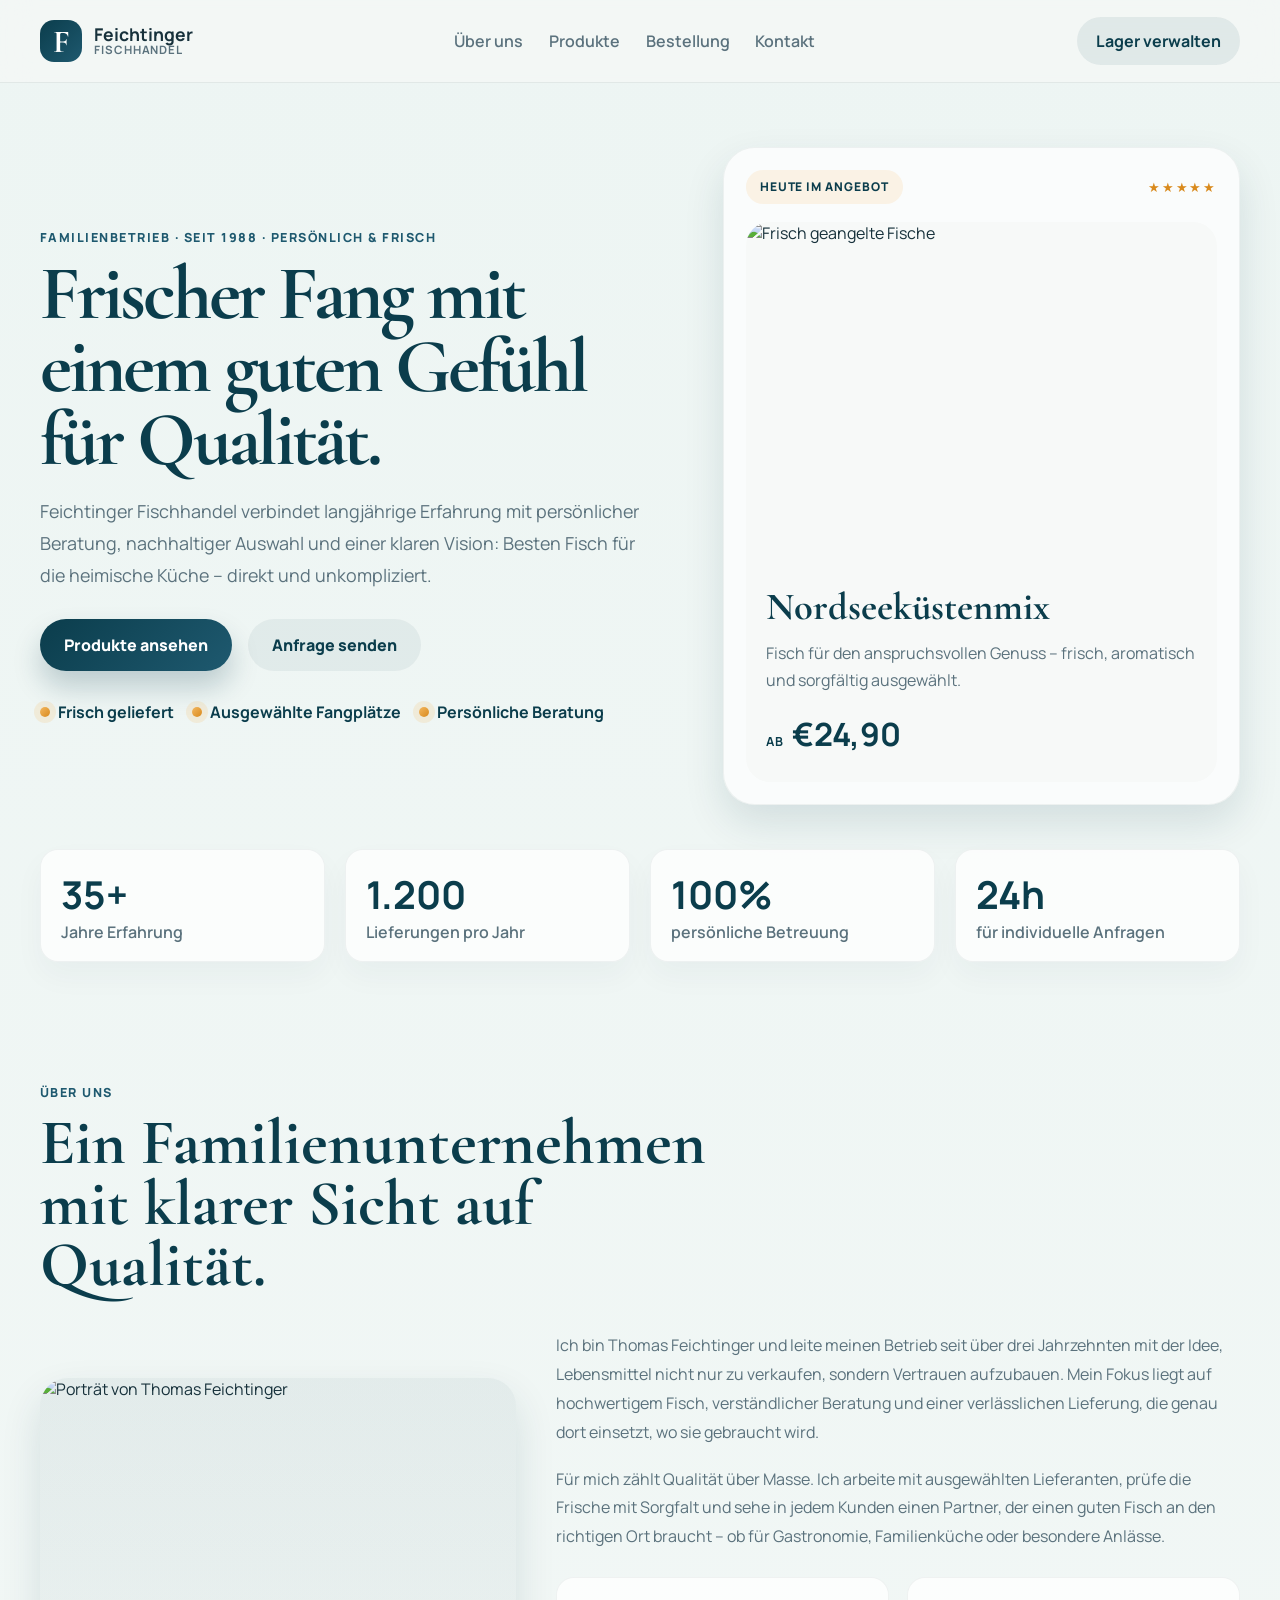
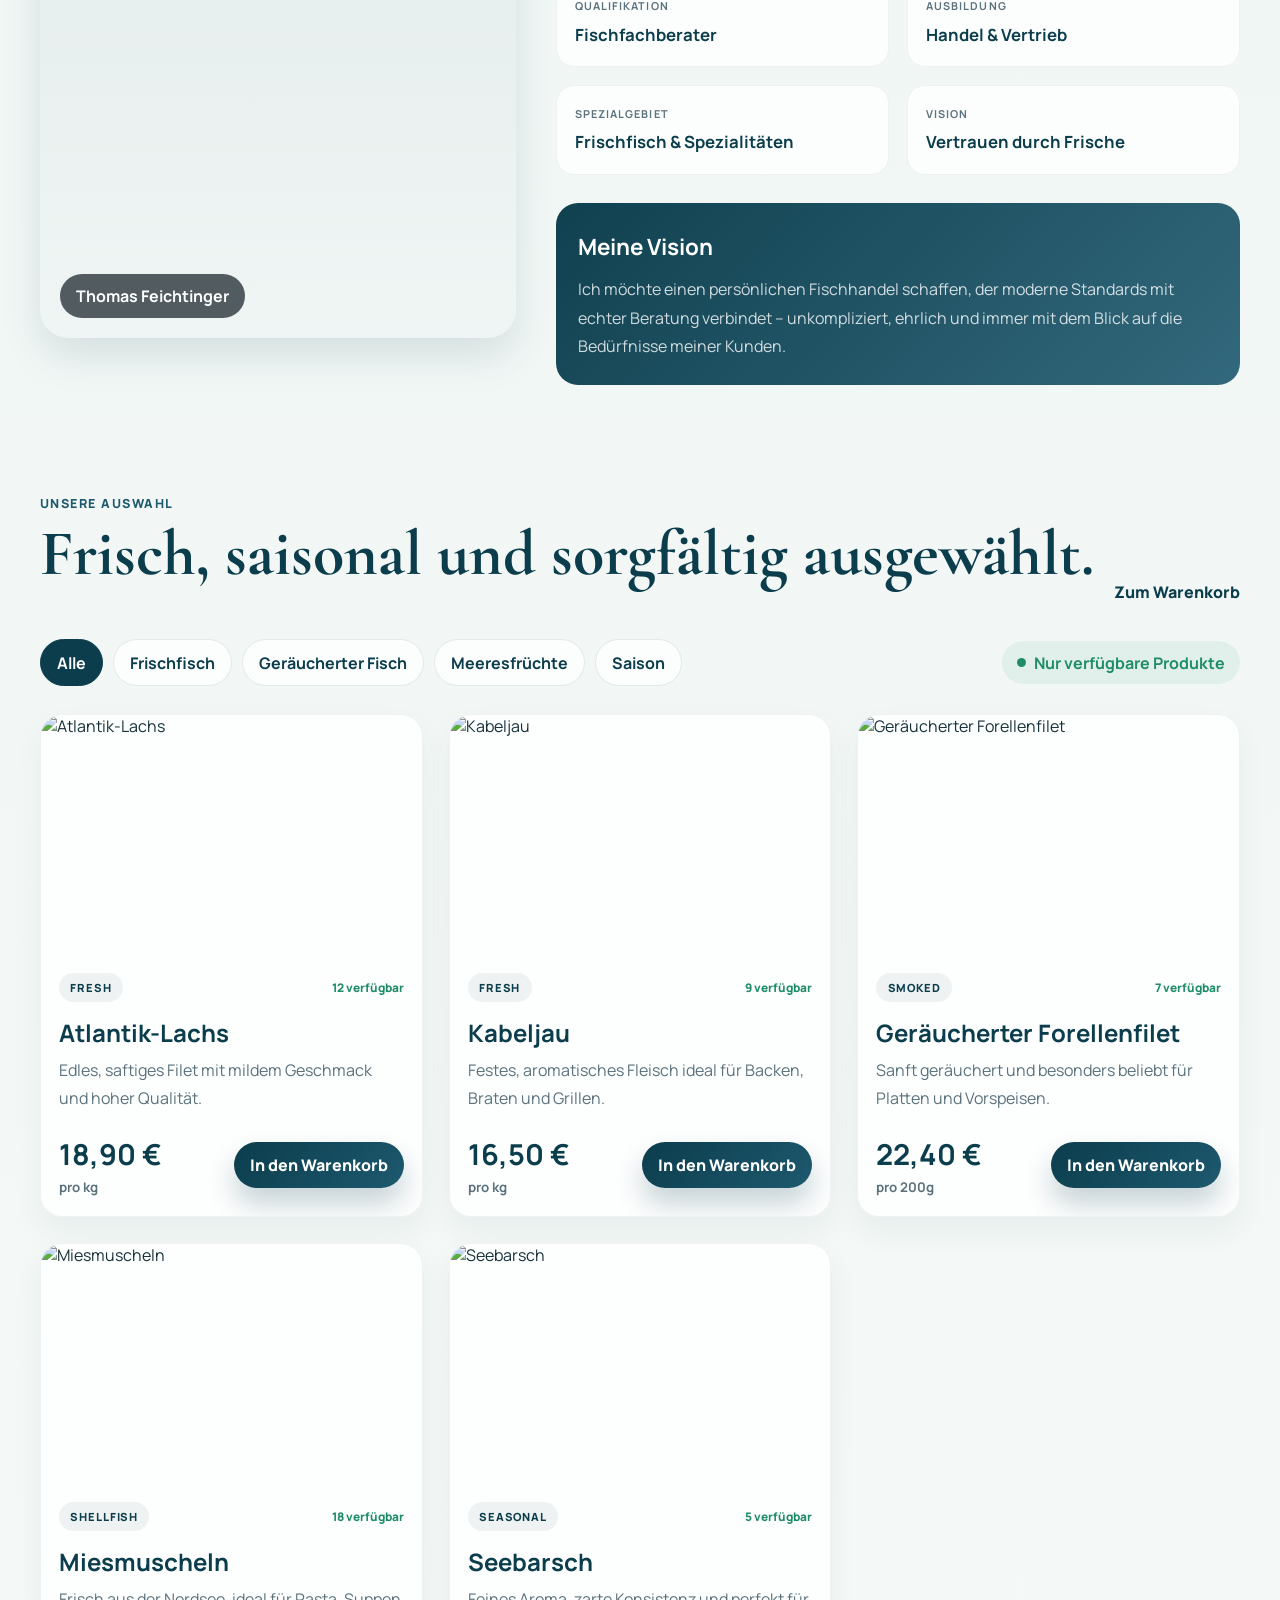
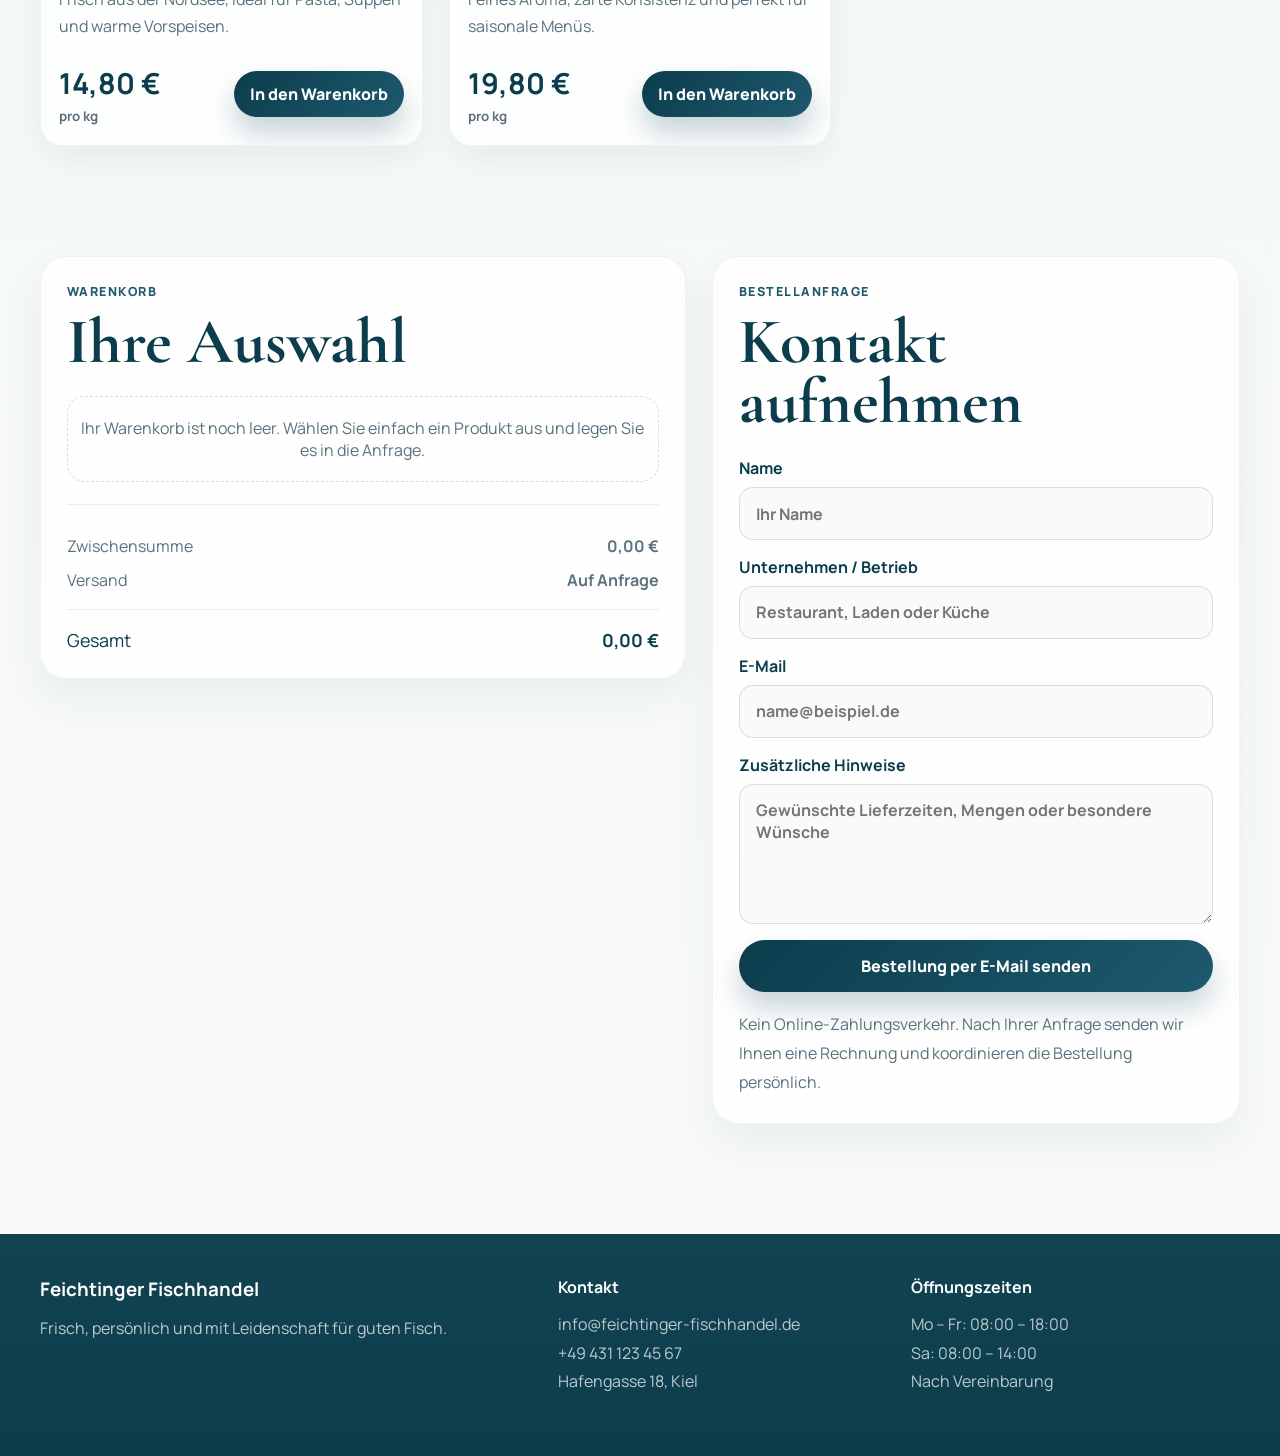
==== index.html @ e93fec41 "initial" ====
<!DOCTYPE html>
<html lang="de">
  <head>
    <meta charset="UTF-8" />
    <meta name="viewport" content="width=device-width, initial-scale=1.0" />
    <title>Feichtinger Fischhandel | Frisch & persönlich</title>
    <meta
      name="description"
      content="Feichtinger Fischhandel – Premium-Fisch, Meeresfrüchte und persönliche Beratung direkt aus einer eigenen Manufaktur."
    />
    <link rel="preconnect" href="https://fonts.googleapis.com" />
    <link rel="preconnect" href="https://fonts.gstatic.com" crossorigin />
    <link
      href="https://fonts.googleapis.com/css2?family=Manrope:wght@200;400;500;600;700;800&family=Cormorant+Garamond:wght@500;600;700&display=swap"
      rel="stylesheet"
    />
    <link rel="stylesheet" href="styles.css" />
  </head>
  <body>
    <header class="site-header">
      <nav class="container nav" aria-label="Main navigation">
        <a href="#top" class="brand" aria-label="Feichtinger Fischhandel home">
          <span class="brand-mark">F</span>
          <span class="brand-text">
            <strong>Feichtinger</strong>
            <small>Fischhandel</small>
          </span>
        </a>

        <div class="nav-links">
          <a href="#about">Über uns</a>
          <a href="#products">Produkte</a>
          <a href="#cart">Bestellung</a>
          <a href="#contact">Kontakt</a>
        </div>

        <button id="stockToggleBtn" class="nav-cta" type="button">Lager verwalten</button>
      </nav>
    </header>

    <main id="top">
      <section class="hero">
        <div class="container hero-grid">
          <div class="hero-copy">
            <p class="eyebrow">Familienbetrieb · seit 1988 · persönlich & frisch</p>
            <h1>Frischer Fang mit einem guten Gefühl für Qualität.</h1>
            <p class="lede">
              Feichtinger Fischhandel verbindet langjährige Erfahrung mit persönlicher Beratung,
              nachhaltiger Auswahl und einer klaren Vision: Besten Fisch für die heimische Küche
              – direkt und unkompliziert.
            </p>

            <div class="cta-row">
              <a class="button button-primary" href="#products">Produkte ansehen</a>
              <a class="button button-secondary" href="#contact">Anfrage senden</a>
            </div>

            <ul class="trust-list" aria-label="Key selling points">
              <li>Frisch geliefert</li>
              <li>Ausgewählte Fangplätze</li>
              <li>Persönliche Beratung</li>
            </ul>
          </div>

          <div class="hero-card" aria-label="Featured fish offer">
            <div class="hero-card-top">
              <span class="pill">Heute im Angebot</span>
              <span class="rating">★★★★★</span>
            </div>

            <div class="featured-product">
              <img
                src="https://images.unsplash.com/photo-1559847844-5315695dadae?auto=format&fit=crop&w=900&q=80"
                alt="Frisch geangelte Fische"
              />
              <div class="featured-product-copy">
                <h2>Nordseeküstenmix</h2>
                <p>Fisch für den anspruchsvollen Genuss – frisch, aromatisch und sorgfältig ausgewählt.</p>
                <div class="price-line">
                  <span>ab</span>
                  <strong>€24,90</strong>
                </div>
              </div>
            </div>
          </div>
        </div>
      </section>

      <section class="stats container" aria-label="Company stats">
        <div class="stat-item">
          <strong>35+</strong>
          <span>Jahre Erfahrung</span>
        </div>
        <div class="stat-item">
          <strong>1.200</strong>
          <span>Lieferungen pro Jahr</span>
        </div>
        <div class="stat-item">
          <strong>100%</strong>
          <span>persönliche Betreuung</span>
        </div>
        <div class="stat-item">
          <strong>24h</strong>
          <span>für individuelle Anfragen</span>
        </div>
      </section>

      <section id="about" class="about container">
        <div class="section-heading">
          <p class="eyebrow">Über uns</p>
          <h2>Ein Familienunternehmen mit klarer Sicht auf Qualität.</h2>
        </div>

        <div class="about-grid">
          <div class="portrait-card">
            <img
              src="https://images.unsplash.com/photo-1500648767791-00dcc994a43e?auto=format&fit=crop&w=900&q=80"
              alt="Porträt von Thomas Feichtinger"
            />
            <div class="portrait-badge">Thomas Feichtinger</div>
          </div>

          <div class="bio">
            <p>
              Ich bin Thomas Feichtinger und leite meinen Betrieb seit über drei Jahrzehnten mit der
              Idee, Lebensmittel nicht nur zu verkaufen, sondern Vertrauen aufzubauen. Mein Fokus liegt
              auf hochwertigem Fisch, verständlicher Beratung und einer verlässlichen Lieferung, die
              genau dort einsetzt, wo sie gebraucht wird.
            </p>
            <p>
              Für mich zählt Qualität über Masse. Ich arbeite mit ausgewählten Lieferanten, prüfe die
              Frische mit Sorgfalt und sehe in jedem Kunden einen Partner, der einen guten Fisch an
              den richtigen Ort braucht – ob für Gastronomie, Familienküche oder besondere Anlässe.
            </p>

            <div class="qualification-grid">
              <div class="qualification-item">
                <span class="label">Qualifikation</span>
                <strong>Fischfachberater</strong>
              </div>
              <div class="qualification-item">
                <span class="label">Ausbildung</span>
                <strong>Handel & Vertrieb</strong>
              </div>
              <div class="qualification-item">
                <span class="label">Spezialgebiet</span>
                <strong>Frischfisch & Spezialitäten</strong>
              </div>
              <div class="qualification-item">
                <span class="label">Vision</span>
                <strong>Vertrauen durch Frische</strong>
              </div>
            </div>

            <div class="vision-box">
              <h3>Meine Vision</h3>
              <p>
                Ich möchte einen persönlichen Fischhandel schaffen, der moderne Standards mit echter
                Beratung verbindet – unkompliziert, ehrlich und immer mit dem Blick auf die Bedürfnisse
                meiner Kunden.
              </p>
            </div>
          </div>
        </div>
      </section>

      <section id="products" class="catalog">
        <div class="container">
          <div class="section-heading split-header">
            <div>
              <p class="eyebrow">Unsere Auswahl</p>
              <h2>Frisch, saisonal und sorgfältig ausgewählt.</h2>
            </div>
            <a href="#cart" class="text-link">Zum Warenkorb</a>
          </div>

          <div class="catalog-toolbar">
            <div class="filters" id="productFilters" aria-label="Filter by category">
              <button class="filter-btn active" type="button" data-filter="all">Alle</button>
              <button class="filter-btn" type="button" data-filter="Fresh">Frischfisch</button>
              <button class="filter-btn" type="button" data-filter="Smoked">Geräucherter Fisch</button>
              <button class="filter-btn" type="button" data-filter="Shellfish">Meeresfrüchte</button>
              <button class="filter-btn" type="button" data-filter="Seasonal">Saison</button>
            </div>
            <span class="stock-indicator"><span class="status-dot"></span> Nur verfügbare Produkte</span>
          </div>

          <div id="productGrid" class="product-grid" aria-live="polite"></div>
        </div>
      </section>

      <section id="stock" class="stock-panel hidden-panel">
        <div class="container">
          <div class="section-heading">
            <p class="eyebrow">Lagerverwaltung</p>
            <h2>Verfügbarkeit schnell anpassen.</h2>
          </div>

          <div class="stock-card" id="stockList" aria-live="polite"></div>
        </div>
      </section>

      <section id="cart" class="cart-section">
        <div class="container cart-layout">
          <div class="cart-panel">
            <div class="section-heading compact">
              <p class="eyebrow">Warenkorb</p>
              <h2>Ihre Auswahl</h2>
            </div>

            <div id="cartItems" class="cart-items" aria-live="polite"></div>

            <div class="cart-summary">
              <div class="summary-row">
                <span>Zwischensumme</span>
                <strong id="subtotalValue">€0,00</strong>
              </div>
              <div class="summary-row">
                <span>Versand</span>
                <strong>Auf Anfrage</strong>
              </div>
              <div class="summary-row total-row">
                <span>Gesamt</span>
                <strong id="totalValue">€0,00</strong>
              </div>
            </div>
          </div>

          <aside class="enquiry-panel">
            <div class="section-heading compact">
              <p class="eyebrow">Bestellanfrage</p>
              <h2>Kontakt aufnehmen</h2>
            </div>

            <form id="enquiryForm">
              <label>
                Name
                <input type="text" name="name" placeholder="Ihr Name" required />
              </label>
              <label>
                Unternehmen / Betrieb
                <input type="text" name="company" placeholder="Restaurant, Laden oder Küche" />
              </label>
              <label>
                E-Mail
                <input type="email" name="email" placeholder="name@beispiel.de" required />
              </label>
              <label>
                Zusätzliche Hinweise
                <textarea name="message" rows="5" placeholder="Gewünschte Lieferzeiten, Mengen oder besondere Wünsche"></textarea>
              </label>
              <button type="submit" class="button button-primary full-width">Bestellung per E-Mail senden</button>
            </form>

            <p class="info-note">
              Kein Online-Zahlungsverkehr. Nach Ihrer Anfrage senden wir Ihnen eine Rechnung und
              koordinieren die Bestellung persönlich.
            </p>
          </aside>
        </div>
      </section>
    </main>

    <footer id="contact" class="site-footer">
      <div class="container footer-grid">
        <div>
          <h3>Feichtinger Fischhandel</h3>
          <p>Frisch, persönlich und mit Leidenschaft für guten Fisch.</p>
        </div>
        <div>
          <h4>Kontakt</h4>
          <ul>
            <li>info@feichtinger-fischhandel.de</li>
            <li>+49 431 123 45 67</li>
            <li>Hafengasse 18, Kiel</li>
          </ul>
        </div>
        <div>
          <h4>Öffnungszeiten</h4>
          <ul>
            <li>Mo – Fr: 08:00 – 18:00</li>
            <li>Sa: 08:00 – 14:00</li>
            <li>Nach Vereinbarung</li>
          </ul>
        </div>
      </div>
    </footer>

    <script src="script.js"></script>
  </body>
</html>
---- styles.css ----
:root {
  --bg: #f4f7f6;
  --surface: #ffffff;
  --surface-strong: #ebf3f1;
  --primary: #0b3d4c;
  --primary-soft: #1e596f;
  --accent: #f3b75f;
  --accent-strong: #d98a1d;
  --text: #17313b;
  --muted: #5b727d;
  --success: #1f8d67;
  --danger: #a7403b;
  --shadow: 0 18px 40px rgba(11, 61, 76, 0.12);
  --radius: 22px;
}

* {
  box-sizing: border-box;
}

html {
  scroll-behavior: smooth;
}

body {
  margin: 0;
  font-family: "Manrope", sans-serif;
  color: var(--text);
  background: linear-gradient(180deg, #edf5f3 0%, #f8faf9 100%);
}

a {
  color: inherit;
  text-decoration: none;
}

img {
  display: block;
  width: 100%;
}

button,
input,
textarea {
  font: inherit;
}

.container {
  width: min(1200px, calc(100% - 32px));
  margin: 0 auto;
}

.site-header {
  position: sticky;
  top: 0;
  z-index: 10;
  background: rgba(244, 247, 246, 0.75);
  backdrop-filter: blur(16px);
  border-bottom: 1px solid rgba(23, 49, 59, 0.08);
}

.nav {
  display: flex;
  align-items: center;
  justify-content: space-between;
  min-height: 82px;
  gap: 20px;
}

.brand {
  display: inline-flex;
  align-items: center;
  gap: 12px;
  font-weight: 700;
}

.brand-mark {
  display: grid;
  place-items: center;
  width: 42px;
  height: 42px;
  border-radius: 14px;
  background: linear-gradient(135deg, var(--primary) 0%, var(--primary-soft) 100%);
  color: white;
  font-family: "Cormorant Garamond", serif;
  font-size: 2rem;
}

.brand-text {
  display: flex;
  flex-direction: column;
  line-height: 1.1;
}

.brand-text strong {
  font-size: 1.1rem;
}

.brand-text small {
  color: var(--muted);
  font-size: 0.72rem;
  letter-spacing: 0.08em;
  text-transform: uppercase;
}

.nav-links {
  display: flex;
  align-items: center;
  gap: clamp(16px, 2vw, 28px);
  color: var(--muted);
  font-weight: 600;
}

.nav-links a {
  position: relative;
}

.nav-links a::after {
  content: "";
  position: absolute;
  left: 0;
  bottom: -8px;
  width: 100%;
  height: 2px;
  transform: scaleX(0);
  transform-origin: left;
  background: var(--primary);
  transition: transform 0.25s ease;
}

.nav-links a:hover::after,
.nav-links a:focus-visible::after {
  transform: scaleX(1);
}

.nav-cta,
.button {
  cursor: pointer;
  border: none;
  border-radius: 999px;
  transition: transform 0.2s ease, box-shadow 0.2s ease;
}

.nav-cta {
  padding: 0.8rem 1.2rem;
  background: rgba(11, 61, 76, 0.08);
  color: var(--primary);
  font-weight: 700;
}

.nav-cta:hover,
.button:hover {
  transform: translateY(-1px);
}

.hero {
  padding: 64px 0 26px;
}

.hero-grid {
  display: grid;
  grid-template-columns: 1.1fr 0.9fr;
  align-items: center;
  gap: clamp(24px, 4vw, 54px);
}

.eyebrow {
  margin: 0;
  letter-spacing: 0.12em;
  text-transform: uppercase;
  color: var(--primary-soft);
  font-size: 0.78rem;
  font-weight: 800;
}

.hero-copy h1,
.section-heading h2 {
  margin: 12px 0 18px;
  font-family: "Cormorant Garamond", serif;
  line-height: 0.95;
  color: var(--primary);
}

.hero-copy h1 {
  font-size: clamp(3.2rem, 6vw, 5.3rem);
  letter-spacing: -0.04em;
}

.lede {
  max-width: 610px;
  color: var(--muted);
  font-size: 1.12rem;
  line-height: 1.8;
}

.cta-row {
  display: flex;
  flex-wrap: wrap;
  gap: 16px;
  margin-top: 28px;
}

.button {
  display: inline-flex;
  align-items: center;
  justify-content: center;
  min-height: 52px;
  padding: 0 1.5rem;
  font-weight: 800;
  text-align: center;
}

.button-primary {
  background: linear-gradient(135deg, var(--primary) 0%, var(--primary-soft) 100%);
  color: #fff;
  box-shadow: 0 16px 28px rgba(11, 61, 76, 0.22);
}

.button-secondary {
  background: rgba(11, 61, 76, 0.06);
  color: var(--primary);
}

.full-width {
  width: 100%;
}

.trust-list {
  list-style: none;
  display: flex;
  flex-wrap: wrap;
  gap: 12px 18px;
  margin: 30px 0 0;
  padding: 0;
  color: var(--primary);
  font-weight: 700;
}

.trust-list li {
  display: flex;
  align-items: center;
  gap: 8px;
}

.trust-list li::before {
  content: "";
  width: 10px;
  height: 10px;
  border-radius: 50%;
  background: linear-gradient(135deg, var(--accent) 0%, var(--accent-strong) 100%);
  box-shadow: 0 0 0 6px rgba(243, 183, 95, 0.18);
}

.hero-card {
  background: rgba(255, 255, 255, 0.7);
  border: 1px solid rgba(23, 49, 59, 0.06);
  border-radius: 32px;
  box-shadow: var(--shadow);
  padding: 22px;
}

.hero-card-top {
  display: flex;
  align-items: center;
  justify-content: space-between;
  margin-bottom: 18px;
}

.pill {
  display: inline-flex;
  padding: 0.52rem 0.85rem;
  border-radius: 999px;
  background: rgba(243, 183, 95, 0.15);
  color: var(--primary);
  font-size: 0.75rem;
  font-weight: 800;
  text-transform: uppercase;
  letter-spacing: 0.08em;
}

.rating {
  color: var(--accent-strong);
  font-size: 0.8rem;
  letter-spacing: 0.14em;
}

.featured-product {
  overflow: hidden;
  border-radius: 24px;
  background: #f7f9f8;
}

.featured-product img {
  height: 340px;
  object-fit: cover;
}

.featured-product-copy {
  padding: 22px 20px 26px;
}

.featured-product-copy h2 {
  margin: 0 0 10px;
  font-size: clamp(2rem, 3vw, 2.5rem);
  font-family: "Cormorant Garamond", serif;
  color: var(--primary);
}

.featured-product-copy p {
  margin: 0;
  color: var(--muted);
  line-height: 1.7;
}

.price-line {
  display: flex;
  align-items: baseline;
  gap: 8px;
  margin-top: 18px;
  color: var(--primary);
}

.price-line span {
  font-size: 0.78rem;
  text-transform: uppercase;
  letter-spacing: 0.08em;
  font-weight: 700;
}

.price-line strong {
  font-size: clamp(1.8rem, 2.5vw, 2.3rem);
}

.stats {
  display: grid;
  grid-template-columns: repeat(4, minmax(0, 1fr));
  gap: 20px;
  padding: 18px 0 12px;
}

.stat-item {
  padding: 18px 20px;
  border-radius: 18px;
  background: rgba(255, 255, 255, 0.75);
  border: 1px solid rgba(23, 49, 59, 0.06);
  box-shadow: 0 14px 30px rgba(11, 61, 76, 0.04);
}

.stat-item strong {
  display: block;
  font-size: clamp(1.8rem, 3vw, 2.4rem);
  color: var(--primary);
}

.stat-item span {
  color: var(--muted);
  font-weight: 600;
}

.about,
.catalog,
.stock-panel,
.cart-section {
  padding: 110px 0 0;
}

.section-heading {
  max-width: 680px;
  margin-bottom: 36px;
}

.section-heading h2 {
  font-size: clamp(2.5rem, 5vw, 4rem);
}

.about-grid {
  display: grid;
  grid-template-columns: 0.82fr 1.18fr;
  gap: clamp(24px, 4vw, 40px);
  align-items: center;
}

.portrait-card {
  position: relative;
  background: linear-gradient(180deg, rgba(11, 61, 76, 0.06), rgba(11, 61, 76, 0.01));
  border-radius: 28px;
  overflow: hidden;
  box-shadow: var(--shadow);
}

.portrait-card img {
  height: 100%;
  min-height: 560px;
  object-fit: cover;
}

.portrait-badge {
  position: absolute;
  left: 20px;
  bottom: 20px;
  padding: 0.7rem 1rem;
  border-radius: 999px;
  background: rgba(17, 27, 33, 0.7);
  color: white;
  backdrop-filter: blur(12px);
  font-weight: 700;
}

.bio {
  color: var(--muted);
  line-height: 1.8;
}

.bio p {
  margin: 0 0 18px;
}

.qualification-grid {
  display: grid;
  grid-template-columns: repeat(2, minmax(0, 1fr));
  gap: 18px;
  margin-top: 26px;
}

.qualification-item {
  display: flex;
  flex-direction: column;
  gap: 4px;
  padding: 18px 18px 16px;
  background: rgba(255, 255, 255, 0.8);
  border: 1px solid rgba(23, 49, 59, 0.06);
  border-radius: 18px;
}

.label {
  font-size: 0.68rem;
  letter-spacing: 0.1em;
  text-transform: uppercase;
  color: var(--muted);
  font-weight: 700;
}

.qualification-item strong {
  color: var(--primary);
  font-size: 1.05rem;
}

.vision-box {
  margin-top: 28px;
  padding: 24px 22px;
  border-radius: 22px;
  background: linear-gradient(135deg, rgba(11, 61, 76, 0.98), rgba(30, 89, 111, 0.9));
  color: rgba(255, 255, 255, 0.9);
}

.vision-box h3 {
  margin: 0 0 8px;
  color: white;
  font-size: 1.4rem;
}

.vision-box p {
  margin: 0;
  line-height: 1.8;
  color: rgba(255, 255, 255, 0.8);
}

.split-header {
  display: flex;
  align-items: end;
  justify-content: space-between;
  gap: 20px;
  max-width: none;
}

.text-link {
  font-weight: 800;
  color: var(--primary);
}

.catalog-toolbar {
  display: flex;
  flex-wrap: wrap;
  align-items: center;
  justify-content: space-between;
  gap: 12px 18px;
  margin-bottom: 28px;
}

.filters {
  display: flex;
  flex-wrap: wrap;
  gap: 10px;
}

.filter-btn {
  border: 1px solid rgba(11, 61, 76, 0.1);
  padding: 0.72rem 1rem;
  border-radius: 999px;
  background: rgba(255, 255, 255, 0.75);
  color: var(--primary);
  font-weight: 700;
  cursor: pointer;
  transition: all 0.2s ease;
}

.filter-btn.active {
  background: var(--primary);
  border-color: var(--primary);
  color: white;
}

.stock-indicator {
  display: inline-flex;
  align-items: center;
  gap: 8px;
  padding: 0.65rem 0.95rem;
  border-radius: 999px;
  background: rgba(31, 141, 103, 0.08);
  color: var(--success);
  font-weight: 700;
}

.status-dot {
  width: 9px;
  height: 9px;
  border-radius: 50%;
  background: var(--success);
}

.product-grid {
  display: grid;
  grid-template-columns: repeat(3, minmax(0, 1fr));
  gap: 26px;
}

.product-card {
  display: flex;
  flex-direction: column;
  overflow: hidden;
  background: rgba(255, 255, 255, 0.82);
  border: 1px solid rgba(23, 49, 59, 0.06);
  border-radius: var(--radius);
  box-shadow: 0 14px 30px rgba(11, 61, 76, 0.06);
}

.product-card img {
  height: 240px;
  object-fit: cover;
}

.product-card-body {
  display: flex;
  flex: 1;
  flex-direction: column;
  padding: 18px 18px 20px;
}

.product-meta {
  display: flex;
  align-items: center;
  justify-content: space-between;
  gap: 12px;
}

.product-category {
  display: inline-flex;
  padding: 0.45rem 0.7rem;
  border-radius: 999px;
  background: rgba(11, 61, 76, 0.06);
  color: var(--primary);
  font-size: 0.7rem;
  font-weight: 800;
  letter-spacing: 0.08em;
  text-transform: uppercase;
}

.stock-badge {
  font-size: 0.74rem;
  font-weight: 800;
}

.stock-badge.available {
  color: var(--success);
}

.stock-badge.unavailable {
  color: var(--danger);
}

.product-card h3 {
  margin: 14px 0 8px;
  font-size: 1.5rem;
  color: var(--primary);
}

.product-card p {
  margin: 0;
  color: var(--muted);
  line-height: 1.7;
}

.product-footer {
  display: flex;
  align-items: center;
  justify-content: space-between;
  gap: 18px;
  margin-top: 22px;
}

.product-price {
  display: flex;
  flex-direction: column;
  gap: 4px;
}

.product-price strong {
  font-size: 1.8rem;
  color: var(--primary);
}

.product-price small {
  color: var(--muted);
  font-weight: 700;
}

.product-card .button {
  min-height: 46px;
  padding: 0 1rem;
}

.product-card .button[disabled] {
  background: rgba(23, 49, 59, 0.12);
  color: rgba(23, 49, 59, 0.5);
  cursor: not-allowed;
  box-shadow: none;
}

.hidden-panel {
  display: none;
}

.hidden-panel.visible {
  display: block;
}

.stock-card {
  display: grid;
  gap: 16px;
  padding: 22px;
  background: rgba(255, 255, 255, 0.85);
  border-radius: 26px;
  border: 1px solid rgba(23, 49, 59, 0.06);
  box-shadow: 0 18px 40px rgba(11, 61, 76, 0.06);
}

.stock-item {
  display: grid;
  grid-template-columns: minmax(180px, 1.2fr) 140px 150px auto;
  align-items: center;
  gap: 14px;
  padding: 14px 16px;
  border-radius: 18px;
  background: rgba(11, 61, 76, 0.02);
}

.stock-item-name {
  font-weight: 800;
  color: var(--primary);
}

.stock-item-meta {
  color: var(--muted);
  font-size: 0.8rem;
  letter-spacing: 0.04em;
  text-transform: uppercase;
}

.stock-controls {
  display: inline-flex;
  align-items: center;
  gap: 10px;
  justify-self: end;
}

.stock-btn {
  width: 36px;
  height: 36px;
  border: 1px solid rgba(11, 61, 76, 0.1);
  border-radius: 50%;
  background: white;
  color: var(--primary);
  font-size: 1.4rem;
  cursor: pointer;
}

.stock-value {
  min-width: 42px;
  text-align: center;
  font-weight: 800;
  color: var(--primary);
}

.stock-status {
  justify-self: end;
  padding: 0.55rem 0.8rem;
  border-radius: 999px;
  font-weight: 800;
  font-size: 0.75rem;
  letter-spacing: 0.06em;
  text-transform: uppercase;
}

.stock-status.in-stock {
  background: rgba(31, 141, 103, 0.1);
  color: var(--success);
}

.stock-status.out-of-stock {
  background: rgba(167, 64, 59, 0.1);
  color: var(--danger);
}

.cart-layout {
  display: grid;
  grid-template-columns: 1.1fr 0.9fr;
  gap: 26px;
  align-items: start;
}

.cart-panel,
.enquiry-panel {
  background: rgba(255, 255, 255, 0.85);
  border: 1px solid rgba(23, 49, 59, 0.06);
  border-radius: 26px;
  padding: 26px;
  box-shadow: 0 18px 40px rgba(11, 61, 76, 0.06);
}

.compact {
  margin-bottom: 24px;
}

.cart-items {
  display: grid;
  gap: 16px;
}

.empty-cart {
  padding: 20px 12px;
  color: var(--muted);
  border: 1px dashed rgba(23, 49, 59, 0.16);
  border-radius: 18px;
  text-align: center;
}

.cart-item {
  display: grid;
  grid-template-columns: 88px 1fr auto;
  gap: 16px;
  align-items: center;
  padding: 12px 10px;
  border-radius: 18px;
  background: rgba(11, 61, 76, 0.02);
}

.cart-item img {
  height: 86px;
  border-radius: 14px;
  object-fit: cover;
}

.cart-item h4 {
  margin: 0 0 4px;
  color: var(--primary);
  font-size: 1.1rem;
}

.cart-item p {
  margin: 0;
  color: var(--muted);
  font-size: 0.82rem;
}

.cart-item-controls {
  display: flex;
  align-items: center;
  justify-content: space-between;
  gap: 12px;
  min-width: 120px;
}

.qty-control {
  display: inline-flex;
  align-items: center;
  gap: 8px;
  padding: 0.32rem 0.5rem;
  border-radius: 999px;
  background: white;
  border: 1px solid rgba(11, 61, 76, 0.08);
}

.qty-control button {
  width: 28px;
  height: 28px;
  border: none;
  border-radius: 50%;
  background: rgba(11, 61, 76, 0.05);
  color: var(--primary);
  font-weight: 800;
  cursor: pointer;
}

.cart-item-price {
  font-weight: 800;
  color: var(--primary);
}

.cart-summary {
  margin-top: 22px;
  padding-top: 18px;
  border-top: 1px solid rgba(23, 49, 59, 0.08);
}

.summary-row {
  display: flex;
  align-items: center;
  justify-content: space-between;
  gap: 16px;
  font-size: 1rem;
  color: var(--muted);
  margin-top: 12px;
}

.total-row {
  margin-top: 18px;
  padding-top: 18px;
  border-top: 1px solid rgba(23, 49, 59, 0.08);
  color: var(--primary);
  font-size: 1.12rem;
}

.enquiry-panel form {
  display: grid;
  gap: 16px;
}

.enquiry-panel label {
  display: grid;
  gap: 8px;
  color: var(--primary);
  font-weight: 700;
}

.enquiry-panel input,
.enquiry-panel textarea {
  width: 100%;
  border: 1px solid rgba(23, 49, 59, 0.14);
  border-radius: 14px;
  background: rgba(11, 61, 76, 0.02);
  padding: 0.9rem 1rem;
  color: var(--text);
}

.enquiry-panel textarea {
  resize: vertical;
  min-height: 120px;
}

.info-note {
  margin: 18px 0 0;
  color: var(--muted);
  line-height: 1.8;
}

.site-footer {
  margin-top: 110px;
  padding: 42px 0 60px;
  background: linear-gradient(180deg, rgba(11, 61, 76, 0.97), rgba(11, 61, 76, 1));
  color: rgba(255, 255, 255, 0.82);
}

.footer-grid {
  display: grid;
  grid-template-columns: 1.2fr 0.8fr 0.8fr;
  gap: 24px;
}

.site-footer h3,
.site-footer h4 {
  margin: 0 0 12px;
  color: white;
}

.site-footer p,
.site-footer ul {
  margin: 0;
  color: rgba(255, 255, 255, 0.72);
  line-height: 1.8;
}

.site-footer ul {
  list-style: none;
  padding: 0;
}

@media (max-width: 980px) {
  .hero-grid,
  .about-grid,
  .cart-layout,
  .footer-grid {
    grid-template-columns: 1fr;
  }

  .product-grid {
    grid-template-columns: repeat(2, minmax(0, 1fr));
  }

  .nav {
    flex-wrap: wrap;
    justify-content: center;
    padding: 14px 0;
  }

  .nav-links {
    order: 3;
    width: 100%;
    justify-content: center;
    flex-wrap: wrap;
  }
}

@media (max-width: 640px) {
  .stats {
    grid-template-columns: repeat(2, minmax(0, 1fr));
  }

  .product-grid,
  .qualification-grid {
    grid-template-columns: 1fr;
  }

  .stock-item {
    grid-template-columns: 1fr;
    justify-items: start;
  }

  .stock-controls {
    justify-self: start;
  }

  .cart-item {
    grid-template-columns: 1fr;
    justify-items: start;
  }

  .cta-row,
  .filters {
    flex-direction: column;
    align-items: stretch;
  }

  .button,
  .filter-btn,
  .nav-cta {
    width: 100%;
  }
}
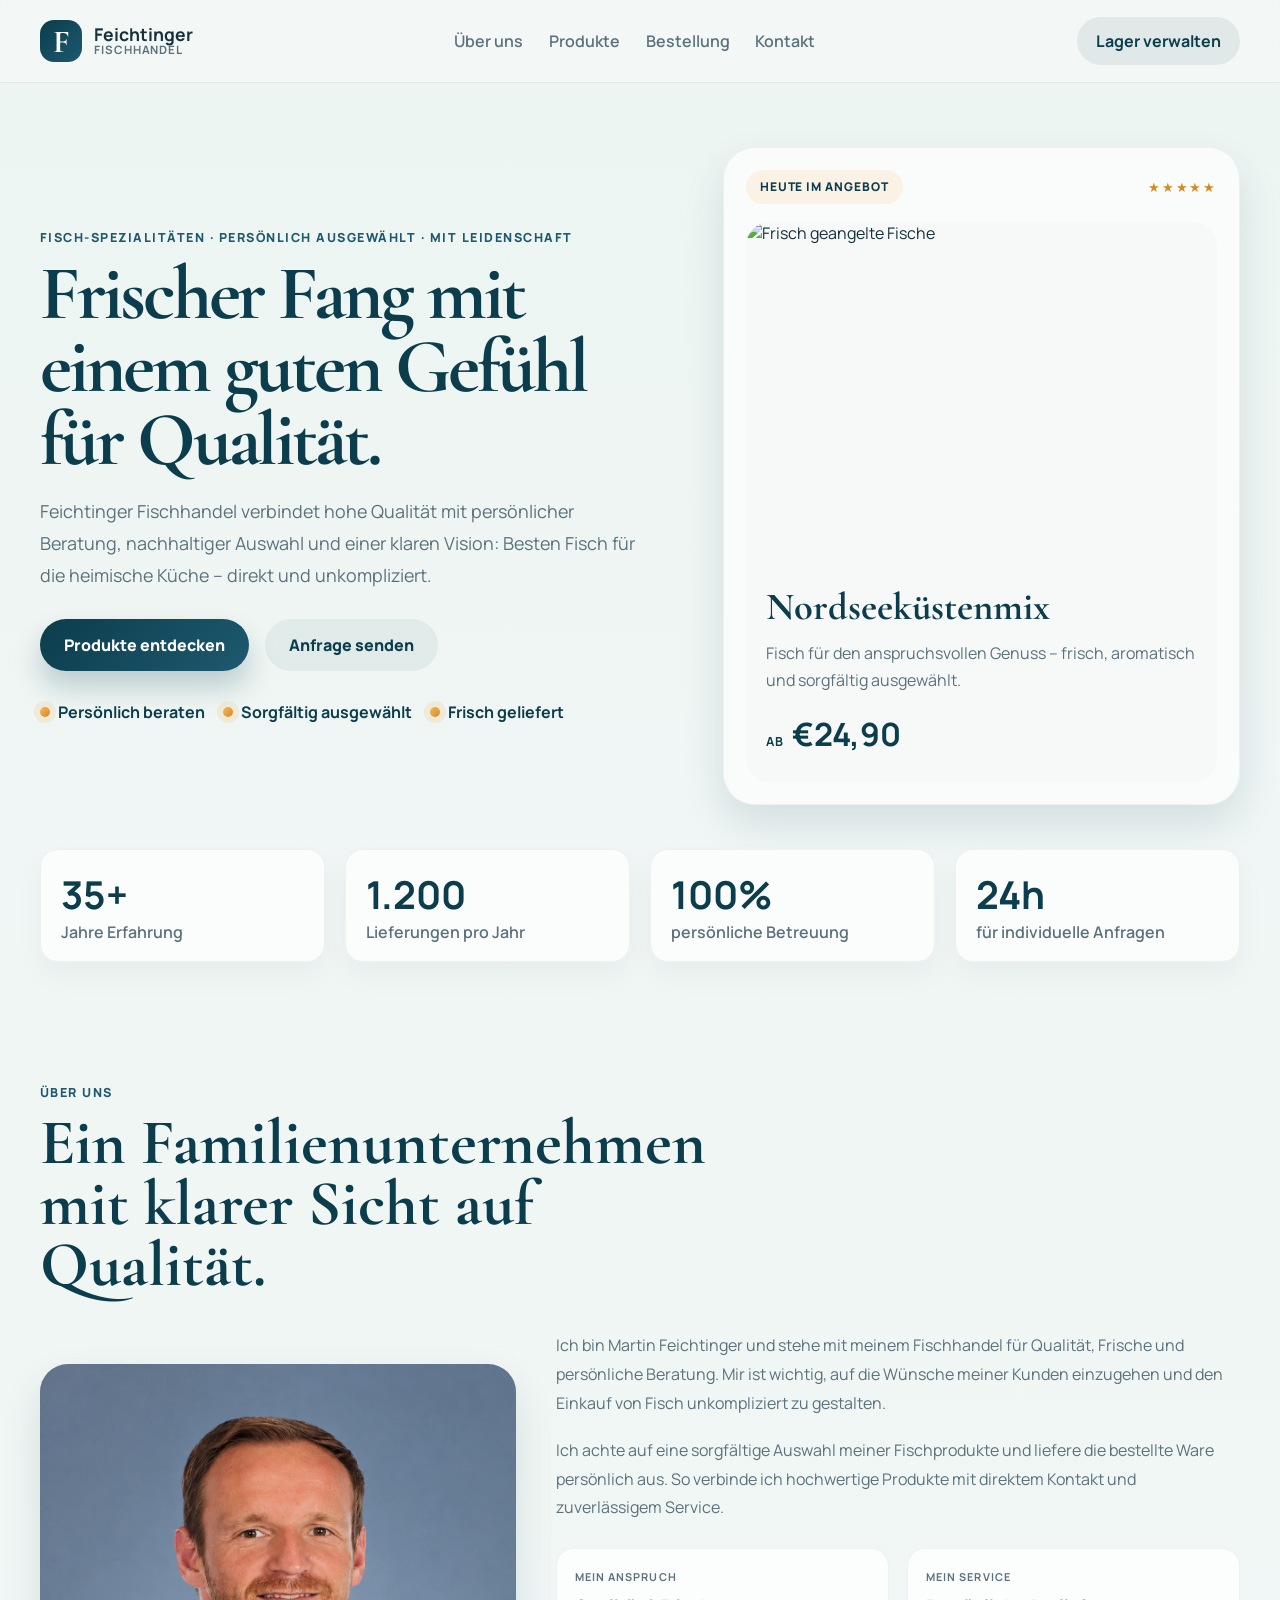
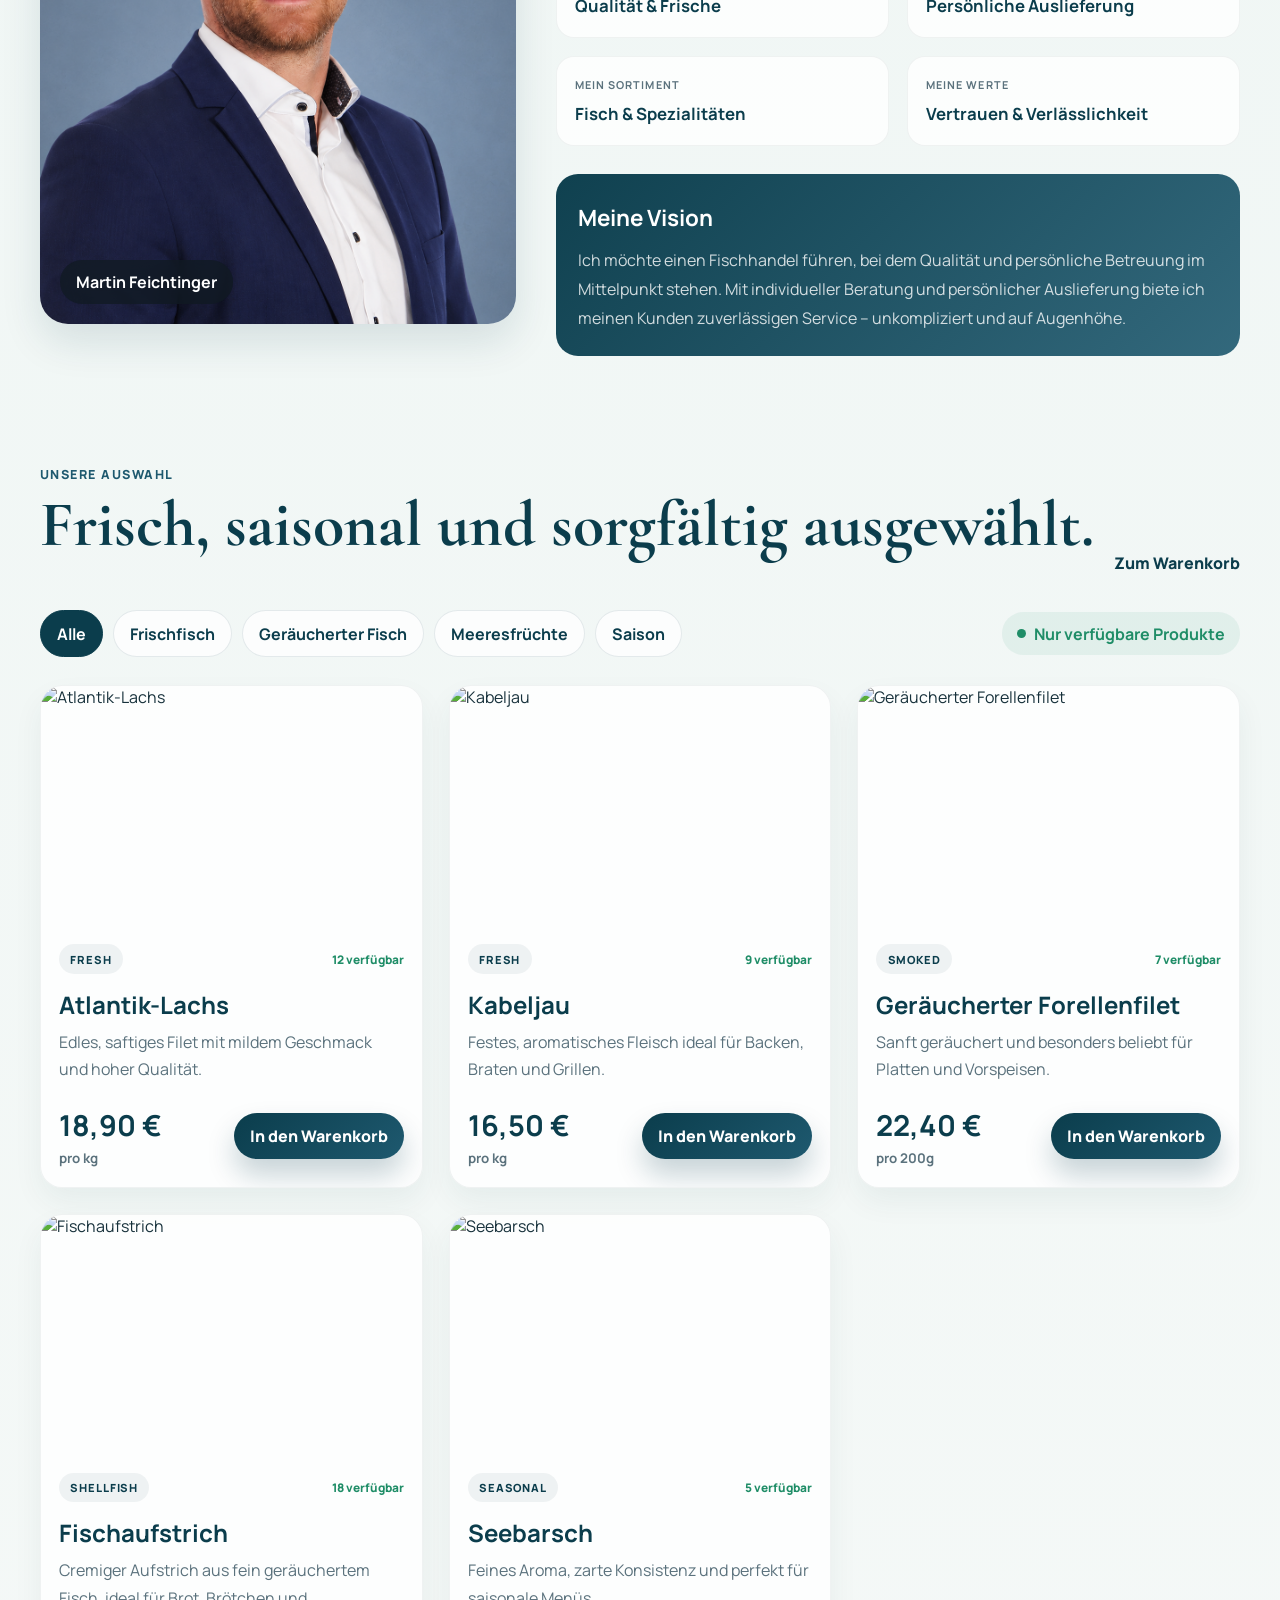
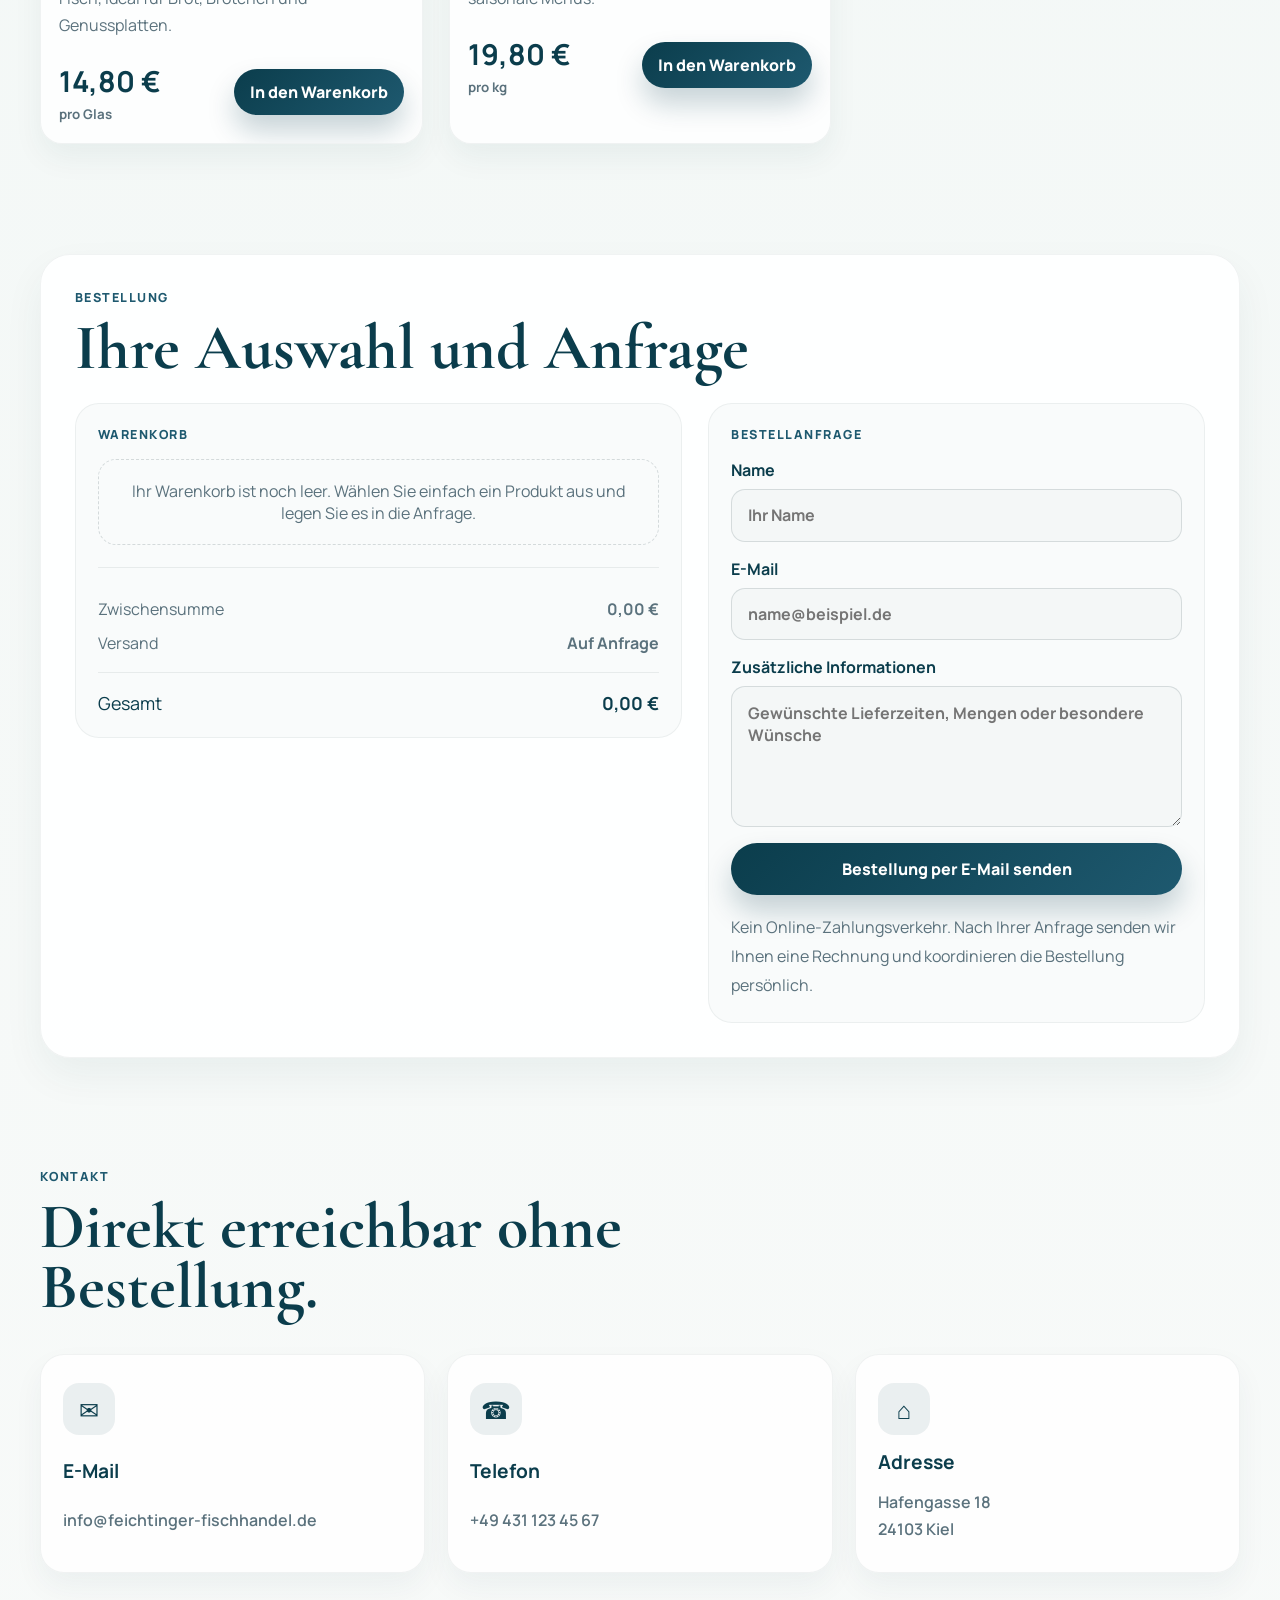
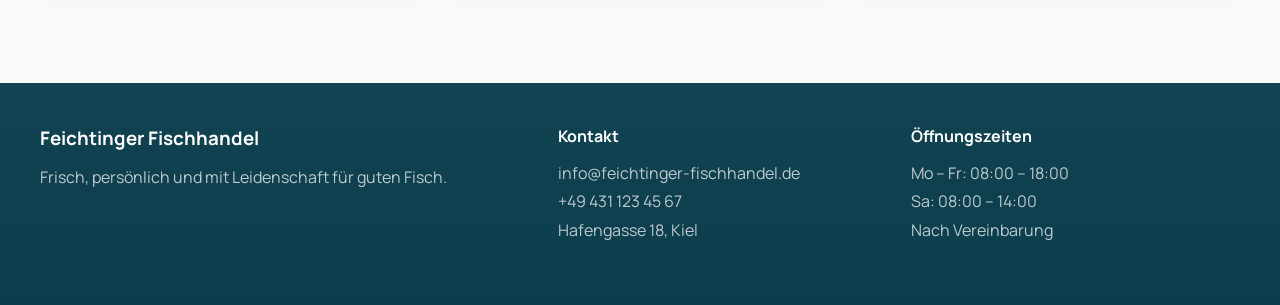
==== commit 194300d2: "first personalizations" ====
--- a/index.html
+++ b/index.html
@@ -1,291 +1,317 @@
 <!DOCTYPE html>
 <html lang="de">
-  <head>
-    <meta charset="UTF-8" />
-    <meta name="viewport" content="width=device-width, initial-scale=1.0" />
-    <title>Feichtinger Fischhandel | Frisch & persönlich</title>
-    <meta
-      name="description"
-      content="Feichtinger Fischhandel – Premium-Fisch, Meeresfrüchte und persönliche Beratung direkt aus einer eigenen Manufaktur."
-    />
-    <link rel="preconnect" href="https://fonts.googleapis.com" />
-    <link rel="preconnect" href="https://fonts.gstatic.com" crossorigin />
-    <link
-      href="https://fonts.googleapis.com/css2?family=Manrope:wght@200;400;500;600;700;800&family=Cormorant+Garamond:wght@500;600;700&display=swap"
-      rel="stylesheet"
-    />
-    <link rel="stylesheet" href="styles.css" />
-  </head>
-  <body>
-    <header class="site-header">
-      <nav class="container nav" aria-label="Main navigation">
-        <a href="#top" class="brand" aria-label="Feichtinger Fischhandel home">
-          <span class="brand-mark">F</span>
-          <span class="brand-text">
-            <strong>Feichtinger</strong>
-            <small>Fischhandel</small>
-          </span>
-        </a>
-
-        <div class="nav-links">
-          <a href="#about">Über uns</a>
-          <a href="#products">Produkte</a>
-          <a href="#cart">Bestellung</a>
-          <a href="#contact">Kontakt</a>
-        </div>
-
-        <button id="stockToggleBtn" class="nav-cta" type="button">Lager verwalten</button>
-      </nav>
-    </header>
-
-    <main id="top">
-      <section class="hero">
-        <div class="container hero-grid">
-          <div class="hero-copy">
-            <p class="eyebrow">Familienbetrieb · seit 1988 · persönlich & frisch</p>
-            <h1>Frischer Fang mit einem guten Gefühl für Qualität.</h1>
-            <p class="lede">
-              Feichtinger Fischhandel verbindet langjährige Erfahrung mit persönlicher Beratung,
-              nachhaltiger Auswahl und einer klaren Vision: Besten Fisch für die heimische Küche
-              – direkt und unkompliziert.
+
+<head>
+  <meta charset="UTF-8" />
+  <meta name="viewport" content="width=device-width, initial-scale=1.0" />
+  <title>Feichtinger Fischhandel | Frisch & persönlich</title>
+  <meta name="description" content="Feichtinger Fischhandel - Premium Fischprodukte und persönliche Beratung." />
+  <link rel="preconnect" href="https://fonts.googleapis.com" />
+  <link rel="preconnect" href="https://fonts.gstatic.com" crossorigin />
+  <link
+    href="https://fonts.googleapis.com/css2?family=Manrope:wght@200;400;500;600;700;800&family=Cormorant+Garamond:wght@500;600;700&display=swap"
+    rel="stylesheet" />
+  <link rel="stylesheet" href="styles.css" />
+</head>
+
+<body>
+  <header class="site-header">
+    <nav class="container nav" aria-label="Main navigation">
+      <a href="#top" class="brand" aria-label="Feichtinger Fischhandel home">
+        <span class="brand-mark">F</span>
+        <span class="brand-text">
+          <strong>Feichtinger</strong>
+          <small>Fischhandel</small>
+        </span>
+      </a>
+
+      <div class="nav-links">
+        <a href="#about">Über uns</a>
+        <a href="#products">Produkte</a>
+        <a href="#cart">Bestellung</a>
+        <a href="#contact">Kontakt</a>
+      </div>
+
+      <button id="stockToggleBtn" class="nav-cta" type="button">Lager verwalten</button>
+    </nav>
+  </header>
+
+  <main id="top">
+    <section class="hero">
+      <div class="container hero-grid">
+        <div class="hero-copy">
+          <p class="eyebrow">Fisch-Spezialitäten · persönlich ausgewählt · mit Leidenschaft</p>
+          <h1>Frischer Fang mit einem guten Gefühl für Qualität.</h1>
+          <p class="lede">
+            Feichtinger Fischhandel verbindet hohe Qualität mit persönlicher Beratung,
+            nachhaltiger Auswahl und einer klaren Vision: Besten Fisch für die heimische Küche
+            – direkt und unkompliziert.
+          </p>
+
+          <div class="cta-row">
+            <a class="button button-primary" href="#products">Produkte entdecken</a>
+            <a class="button button-secondary" href="#contact">Anfrage senden</a>
+          </div>
+
+          <ul class="trust-list" aria-label="Key selling points">
+            <li>Persönlich beraten</li>
+            <li>Sorgfältig ausgewählt</li>
+            <li>Frisch geliefert</li>
+          </ul>
+        </div>
+
+        <div class="hero-card" aria-label="Featured fish offer">
+          <div class="hero-card-top">
+            <span class="pill">Heute im Angebot</span>
+            <span class="rating">★★★★★</span>
+          </div>
+
+          <div class="featured-product">
+            <img src="https://images.unsplash.com/photo-1559847844-5315695dadae?auto=format&fit=crop&w=900&q=80"
+              alt="Frisch geangelte Fische" />
+            <div class="featured-product-copy">
+              <h2>Nordseeküstenmix</h2>
+              <p>Fisch für den anspruchsvollen Genuss – frisch, aromatisch und sorgfältig ausgewählt.</p>
+              <div class="price-line">
+                <span>ab</span>
+                <strong>€24,90</strong>
+              </div>
+            </div>
+          </div>
+        </div>
+      </div>
+    </section>
+
+    <section class="stats container" aria-label="Company stats">
+      <div class="stat-item">
+        <strong>35+</strong>
+        <span>Jahre Erfahrung</span>
+      </div>
+      <div class="stat-item">
+        <strong>1.200</strong>
+        <span>Lieferungen pro Jahr</span>
+      </div>
+      <div class="stat-item">
+        <strong>100%</strong>
+        <span>persönliche Betreuung</span>
+      </div>
+      <div class="stat-item">
+        <strong>24h</strong>
+        <span>für individuelle Anfragen</span>
+      </div>
+    </section>
+
+    <section id="about" class="about container">
+      <div class="section-heading">
+        <p class="eyebrow">Über uns</p>
+        <h2>Ein Familienunternehmen mit klarer Sicht auf Qualität.</h2>
+      </div>
+
+      <div class="about-grid">
+        <div class="portrait-card">
+          <img src="images/martin.png" alt="Porträt von Martin Feichtinger" />
+          <div class="portrait-badge">Martin Feichtinger</div>
+        </div>
+
+        <div class="bio">
+          <p>
+            Ich bin Martin Feichtinger und stehe mit meinem Fischhandel für Qualität,
+            Frische und persönliche Beratung. Mir ist wichtig, auf die Wünsche meiner
+            Kunden einzugehen und den Einkauf von Fisch unkompliziert zu gestalten.
+          </p>
+          <p>
+            Ich achte auf eine sorgfältige Auswahl meiner Fischprodukte und liefere
+            die bestellte Ware persönlich aus. So verbinde ich hochwertige Produkte
+            mit direktem Kontakt und zuverlässigem Service.
+          </p>
+
+          <div class="qualification-grid">
+            <div class="qualification-item">
+              <span class="label">Mein Anspruch</span>
+              <strong>Qualität & Frische</strong>
+            </div>
+            <div class="qualification-item">
+              <span class="label">Mein Service</span>
+              <strong>Persönliche Auslieferung</strong>
+            </div>
+            <div class="qualification-item">
+              <span class="label">Mein Sortiment</span>
+              <strong>Fisch & Spezialitäten</strong>
+            </div>
+            <div class="qualification-item">
+              <span class="label">Meine Werte</span>
+              <strong>Vertrauen & Verlässlichkeit</strong>
+            </div>
+          </div>
+
+          <div class="vision-box">
+            <h3>Meine Vision</h3>
+            <p>
+              Ich möchte einen Fischhandel führen, bei dem Qualität und persönliche Betreuung
+              im Mittelpunkt stehen. Mit individueller Beratung und persönlicher Auslieferung
+              biete ich meinen Kunden zuverlässigen Service – unkompliziert und auf Augenhöhe.
             </p>
-
-            <div class="cta-row">
-              <a class="button button-primary" href="#products">Produkte ansehen</a>
-              <a class="button button-secondary" href="#contact">Anfrage senden</a>
-            </div>
-
-            <ul class="trust-list" aria-label="Key selling points">
-              <li>Frisch geliefert</li>
-              <li>Ausgewählte Fangplätze</li>
-              <li>Persönliche Beratung</li>
-            </ul>
-          </div>
-
-          <div class="hero-card" aria-label="Featured fish offer">
-            <div class="hero-card-top">
-              <span class="pill">Heute im Angebot</span>
-              <span class="rating">★★★★★</span>
-            </div>
-
-            <div class="featured-product">
-              <img
-                src="https://images.unsplash.com/photo-1559847844-5315695dadae?auto=format&fit=crop&w=900&q=80"
-                alt="Frisch geangelte Fische"
-              />
-              <div class="featured-product-copy">
-                <h2>Nordseeküstenmix</h2>
-                <p>Fisch für den anspruchsvollen Genuss – frisch, aromatisch und sorgfältig ausgewählt.</p>
-                <div class="price-line">
-                  <span>ab</span>
-                  <strong>€24,90</strong>
+          </div>
+        </div>
+      </div>
+    </section>
+
+    <section id="products" class="catalog">
+      <div class="container">
+        <div class="section-heading split-header">
+          <div>
+            <p class="eyebrow">Unsere Auswahl</p>
+            <h2>Frisch, saisonal und sorgfältig ausgewählt.</h2>
+          </div>
+          <a href="#cart" class="text-link">Zum Warenkorb</a>
+        </div>
+
+        <div class="catalog-toolbar">
+          <div class="filters" id="productFilters" aria-label="Filter by category">
+            <button class="filter-btn active" type="button" data-filter="all">Alle</button>
+            <button class="filter-btn" type="button" data-filter="Fresh">Frischfisch</button>
+            <button class="filter-btn" type="button" data-filter="Smoked">Geräucherter Fisch</button>
+            <button class="filter-btn" type="button" data-filter="Shellfish">Meeresfrüchte</button>
+            <button class="filter-btn" type="button" data-filter="Seasonal">Saison</button>
+          </div>
+          <span class="stock-indicator"><span class="status-dot"></span> Nur verfügbare Produkte</span>
+        </div>
+
+        <div id="productGrid" class="product-grid" aria-live="polite"></div>
+      </div>
+    </section>
+
+    <section id="stock" class="stock-panel hidden-panel">
+      <div class="container">
+        <div class="section-heading">
+          <p class="eyebrow">Lagerverwaltung</p>
+          <h2>Verfügbarkeit schnell anpassen.</h2>
+        </div>
+
+        <div class="stock-card" id="stockList" aria-live="polite"></div>
+      </div>
+    </section>
+
+    <section id="cart" class="cart-section">
+      <div class="container order-shell">
+        <div class="order-panel">
+          <div class="section-heading compact">
+            <p class="eyebrow">Bestellung</p>
+            <h2>Ihre Auswahl und Anfrage</h2>
+          </div>
+
+          <div class="order-columns">
+            <div class="cart-panel">
+              <div class="section-heading compact small-gap">
+                <p class="eyebrow">Warenkorb</p>
+              </div>
+
+              <div id="cartItems" class="cart-items" aria-live="polite"></div>
+
+              <div class="cart-summary">
+                <div class="summary-row">
+                  <span>Zwischensumme</span>
+                  <strong id="subtotalValue">€0,00</strong>
+                </div>
+                <div class="summary-row">
+                  <span>Versand</span>
+                  <strong>Auf Anfrage</strong>
+                </div>
+                <div class="summary-row total-row">
+                  <span>Gesamt</span>
+                  <strong id="totalValue">€0,00</strong>
                 </div>
               </div>
             </div>
-          </div>
-        </div>
-      </section>
-
-      <section class="stats container" aria-label="Company stats">
-        <div class="stat-item">
-          <strong>35+</strong>
-          <span>Jahre Erfahrung</span>
-        </div>
-        <div class="stat-item">
-          <strong>1.200</strong>
-          <span>Lieferungen pro Jahr</span>
-        </div>
-        <div class="stat-item">
-          <strong>100%</strong>
-          <span>persönliche Betreuung</span>
-        </div>
-        <div class="stat-item">
-          <strong>24h</strong>
-          <span>für individuelle Anfragen</span>
-        </div>
-      </section>
-
-      <section id="about" class="about container">
+
+            <aside class="enquiry-panel">
+              <div class="section-heading compact small-gap">
+                <p class="eyebrow">Bestellanfrage</p>
+              </div>
+
+              <form id="enquiryForm">
+                <label>
+                  Name
+                  <input type="text" name="name" placeholder="Ihr Name" required />
+                </label>
+                <label>
+                  E-Mail
+                  <input type="email" name="email" placeholder="name@beispiel.de" required />
+                </label>
+                <label>
+                  Zusätzliche Informationen
+                  <textarea name="message" rows="5"
+                    placeholder="Gewünschte Lieferzeiten, Mengen oder besondere Wünsche"></textarea>
+                </label>
+                <button type="submit" class="button button-primary full-width">Bestellung per E-Mail senden</button>
+              </form>
+
+              <p class="info-note">
+                Kein Online-Zahlungsverkehr. Nach Ihrer Anfrage senden wir Ihnen eine Rechnung und
+                koordinieren die Bestellung persönlich.
+              </p>
+            </aside>
+          </div>
+        </div>
+      </div>
+    </section>
+
+    <section id="contact-only" class="contact-section">
+      <div class="container">
         <div class="section-heading">
-          <p class="eyebrow">Über uns</p>
-          <h2>Ein Familienunternehmen mit klarer Sicht auf Qualität.</h2>
-        </div>
-
-        <div class="about-grid">
-          <div class="portrait-card">
-            <img
-              src="https://images.unsplash.com/photo-1500648767791-00dcc994a43e?auto=format&fit=crop&w=900&q=80"
-              alt="Porträt von Thomas Feichtinger"
-            />
-            <div class="portrait-badge">Thomas Feichtinger</div>
-          </div>
-
-          <div class="bio">
-            <p>
-              Ich bin Thomas Feichtinger und leite meinen Betrieb seit über drei Jahrzehnten mit der
-              Idee, Lebensmittel nicht nur zu verkaufen, sondern Vertrauen aufzubauen. Mein Fokus liegt
-              auf hochwertigem Fisch, verständlicher Beratung und einer verlässlichen Lieferung, die
-              genau dort einsetzt, wo sie gebraucht wird.
-            </p>
-            <p>
-              Für mich zählt Qualität über Masse. Ich arbeite mit ausgewählten Lieferanten, prüfe die
-              Frische mit Sorgfalt und sehe in jedem Kunden einen Partner, der einen guten Fisch an
-              den richtigen Ort braucht – ob für Gastronomie, Familienküche oder besondere Anlässe.
-            </p>
-
-            <div class="qualification-grid">
-              <div class="qualification-item">
-                <span class="label">Qualifikation</span>
-                <strong>Fischfachberater</strong>
-              </div>
-              <div class="qualification-item">
-                <span class="label">Ausbildung</span>
-                <strong>Handel & Vertrieb</strong>
-              </div>
-              <div class="qualification-item">
-                <span class="label">Spezialgebiet</span>
-                <strong>Frischfisch & Spezialitäten</strong>
-              </div>
-              <div class="qualification-item">
-                <span class="label">Vision</span>
-                <strong>Vertrauen durch Frische</strong>
-              </div>
-            </div>
-
-            <div class="vision-box">
-              <h3>Meine Vision</h3>
-              <p>
-                Ich möchte einen persönlichen Fischhandel schaffen, der moderne Standards mit echter
-                Beratung verbindet – unkompliziert, ehrlich und immer mit dem Blick auf die Bedürfnisse
-                meiner Kunden.
-              </p>
-            </div>
-          </div>
-        </div>
-      </section>
-
-      <section id="products" class="catalog">
-        <div class="container">
-          <div class="section-heading split-header">
-            <div>
-              <p class="eyebrow">Unsere Auswahl</p>
-              <h2>Frisch, saisonal und sorgfältig ausgewählt.</h2>
-            </div>
-            <a href="#cart" class="text-link">Zum Warenkorb</a>
-          </div>
-
-          <div class="catalog-toolbar">
-            <div class="filters" id="productFilters" aria-label="Filter by category">
-              <button class="filter-btn active" type="button" data-filter="all">Alle</button>
-              <button class="filter-btn" type="button" data-filter="Fresh">Frischfisch</button>
-              <button class="filter-btn" type="button" data-filter="Smoked">Geräucherter Fisch</button>
-              <button class="filter-btn" type="button" data-filter="Shellfish">Meeresfrüchte</button>
-              <button class="filter-btn" type="button" data-filter="Seasonal">Saison</button>
-            </div>
-            <span class="stock-indicator"><span class="status-dot"></span> Nur verfügbare Produkte</span>
-          </div>
-
-          <div id="productGrid" class="product-grid" aria-live="polite"></div>
-        </div>
-      </section>
-
-      <section id="stock" class="stock-panel hidden-panel">
-        <div class="container">
-          <div class="section-heading">
-            <p class="eyebrow">Lagerverwaltung</p>
-            <h2>Verfügbarkeit schnell anpassen.</h2>
-          </div>
-
-          <div class="stock-card" id="stockList" aria-live="polite"></div>
-        </div>
-      </section>
-
-      <section id="cart" class="cart-section">
-        <div class="container cart-layout">
-          <div class="cart-panel">
-            <div class="section-heading compact">
-              <p class="eyebrow">Warenkorb</p>
-              <h2>Ihre Auswahl</h2>
-            </div>
-
-            <div id="cartItems" class="cart-items" aria-live="polite"></div>
-
-            <div class="cart-summary">
-              <div class="summary-row">
-                <span>Zwischensumme</span>
-                <strong id="subtotalValue">€0,00</strong>
-              </div>
-              <div class="summary-row">
-                <span>Versand</span>
-                <strong>Auf Anfrage</strong>
-              </div>
-              <div class="summary-row total-row">
-                <span>Gesamt</span>
-                <strong id="totalValue">€0,00</strong>
-              </div>
-            </div>
-          </div>
-
-          <aside class="enquiry-panel">
-            <div class="section-heading compact">
-              <p class="eyebrow">Bestellanfrage</p>
-              <h2>Kontakt aufnehmen</h2>
-            </div>
-
-            <form id="enquiryForm">
-              <label>
-                Name
-                <input type="text" name="name" placeholder="Ihr Name" required />
-              </label>
-              <label>
-                Unternehmen / Betrieb
-                <input type="text" name="company" placeholder="Restaurant, Laden oder Küche" />
-              </label>
-              <label>
-                E-Mail
-                <input type="email" name="email" placeholder="name@beispiel.de" required />
-              </label>
-              <label>
-                Zusätzliche Hinweise
-                <textarea name="message" rows="5" placeholder="Gewünschte Lieferzeiten, Mengen oder besondere Wünsche"></textarea>
-              </label>
-              <button type="submit" class="button button-primary full-width">Bestellung per E-Mail senden</button>
-            </form>
-
-            <p class="info-note">
-              Kein Online-Zahlungsverkehr. Nach Ihrer Anfrage senden wir Ihnen eine Rechnung und
-              koordinieren die Bestellung persönlich.
-            </p>
-          </aside>
-        </div>
-      </section>
-    </main>
-
-    <footer id="contact" class="site-footer">
-      <div class="container footer-grid">
-        <div>
-          <h3>Feichtinger Fischhandel</h3>
-          <p>Frisch, persönlich und mit Leidenschaft für guten Fisch.</p>
-        </div>
-        <div>
-          <h4>Kontakt</h4>
-          <ul>
-            <li>info@feichtinger-fischhandel.de</li>
-            <li>+49 431 123 45 67</li>
-            <li>Hafengasse 18, Kiel</li>
-          </ul>
-        </div>
-        <div>
-          <h4>Öffnungszeiten</h4>
-          <ul>
-            <li>Mo – Fr: 08:00 – 18:00</li>
-            <li>Sa: 08:00 – 14:00</li>
-            <li>Nach Vereinbarung</li>
-          </ul>
-        </div>
-      </div>
-    </footer>
-
-    <script src="script.js"></script>
-  </body>
-</html>
+          <p class="eyebrow">Kontakt</p>
+          <h2>Direkt erreichbar ohne Bestellung.</h2>
+        </div>
+
+        <div class="contact-grid">
+          <article class="contact-card">
+            <span class="contact-icon">✉</span>
+            <h3>E-Mail</h3>
+            <a href="mailto:info@feichtinger-fischhandel.de">info@feichtinger-fischhandel.de</a>
+          </article>
+
+          <article class="contact-card">
+            <span class="contact-icon">☎</span>
+            <h3>Telefon</h3>
+            <a href="tel:+494311234567">+49 431 123 45 67</a>
+          </article>
+
+          <article class="contact-card">
+            <span class="contact-icon">⌂</span>
+            <h3>Adresse</h3>
+            <p>Hafengasse 18<br />24103 Kiel</p>
+          </article>
+        </div>
+      </div>
+    </section>
+  </main>
+
+  <footer id="contact" class="site-footer">
+    <div class="container footer-grid">
+      <div>
+        <h3>Feichtinger Fischhandel</h3>
+        <p>Frisch, persönlich und mit Leidenschaft für guten Fisch.</p>
+      </div>
+      <div>
+        <h4>Kontakt</h4>
+        <ul>
+          <li>info@feichtinger-fischhandel.de</li>
+          <li>+49 431 123 45 67</li>
+          <li>Hafengasse 18, Kiel</li>
+        </ul>
+      </div>
+      <div>
+        <h4>Öffnungszeiten</h4>
+        <ul>
+          <li>Mo – Fr: 08:00 – 18:00</li>
+          <li>Sa: 08:00 – 14:00</li>
+          <li>Nach Vereinbarung</li>
+        </ul>
+      </div>
+    </div>
+  </footer>
+
+  <script src="script.js"></script>
+</body>
+
+</html>
--- a/styles.css
+++ b/styles.css
@@ -721,7 +721,19 @@
   color: var(--danger);
 }
 
-.cart-layout {
+.order-shell {
+  display: block;
+}
+
+.order-panel {
+  background: rgba(255, 255, 255, 0.9);
+  border: 1px solid rgba(23, 49, 59, 0.06);
+  border-radius: 30px;
+  padding: clamp(20px, 3vw, 34px);
+  box-shadow: 0 18px 40px rgba(11, 61, 76, 0.06);
+}
+
+.order-columns {
   display: grid;
   grid-template-columns: 1.1fr 0.9fr;
   gap: 26px;
@@ -730,15 +742,18 @@
 
 .cart-panel,
 .enquiry-panel {
-  background: rgba(255, 255, 255, 0.85);
+  background: rgba(11, 61, 76, 0.02);
   border: 1px solid rgba(23, 49, 59, 0.06);
-  border-radius: 26px;
-  padding: 26px;
-  box-shadow: 0 18px 40px rgba(11, 61, 76, 0.06);
+  border-radius: 24px;
+  padding: 22px;
 }
 
 .compact {
   margin-bottom: 24px;
+}
+
+.small-gap {
+  margin-bottom: 16px;
 }
 
 .cart-items {
@@ -873,6 +888,51 @@
   line-height: 1.8;
 }
 
+.contact-section {
+  padding-top: 110px;
+}
+
+.contact-grid {
+  display: grid;
+  grid-template-columns: repeat(3, minmax(0, 1fr));
+  gap: 22px;
+}
+
+.contact-card {
+  display: grid;
+  gap: 14px;
+  padding: 28px 22px;
+  border-radius: 24px;
+  background: rgba(255, 255, 255, 0.8);
+  border: 1px solid rgba(23, 49, 59, 0.06);
+  box-shadow: 0 14px 30px rgba(11, 61, 76, 0.05);
+}
+
+.contact-icon {
+  display: inline-grid;
+  place-items: center;
+  width: 52px;
+  height: 52px;
+  border-radius: 16px;
+  background: rgba(11, 61, 76, 0.08);
+  color: var(--primary);
+  font-size: 1.5rem;
+}
+
+.contact-card h3 {
+  margin: 0;
+  color: var(--primary);
+  font-size: 1.2rem;
+}
+
+.contact-card a,
+.contact-card p {
+  margin: 0;
+  color: var(--muted);
+  line-height: 1.7;
+  font-weight: 600;
+}
+
 .site-footer {
   margin-top: 110px;
   padding: 42px 0 60px;
@@ -907,8 +967,9 @@
 @media (max-width: 980px) {
   .hero-grid,
   .about-grid,
-  .cart-layout,
-  .footer-grid {
+  .order-columns,
+  .footer-grid,
+  .contact-grid {
     grid-template-columns: 1fr;
   }
 
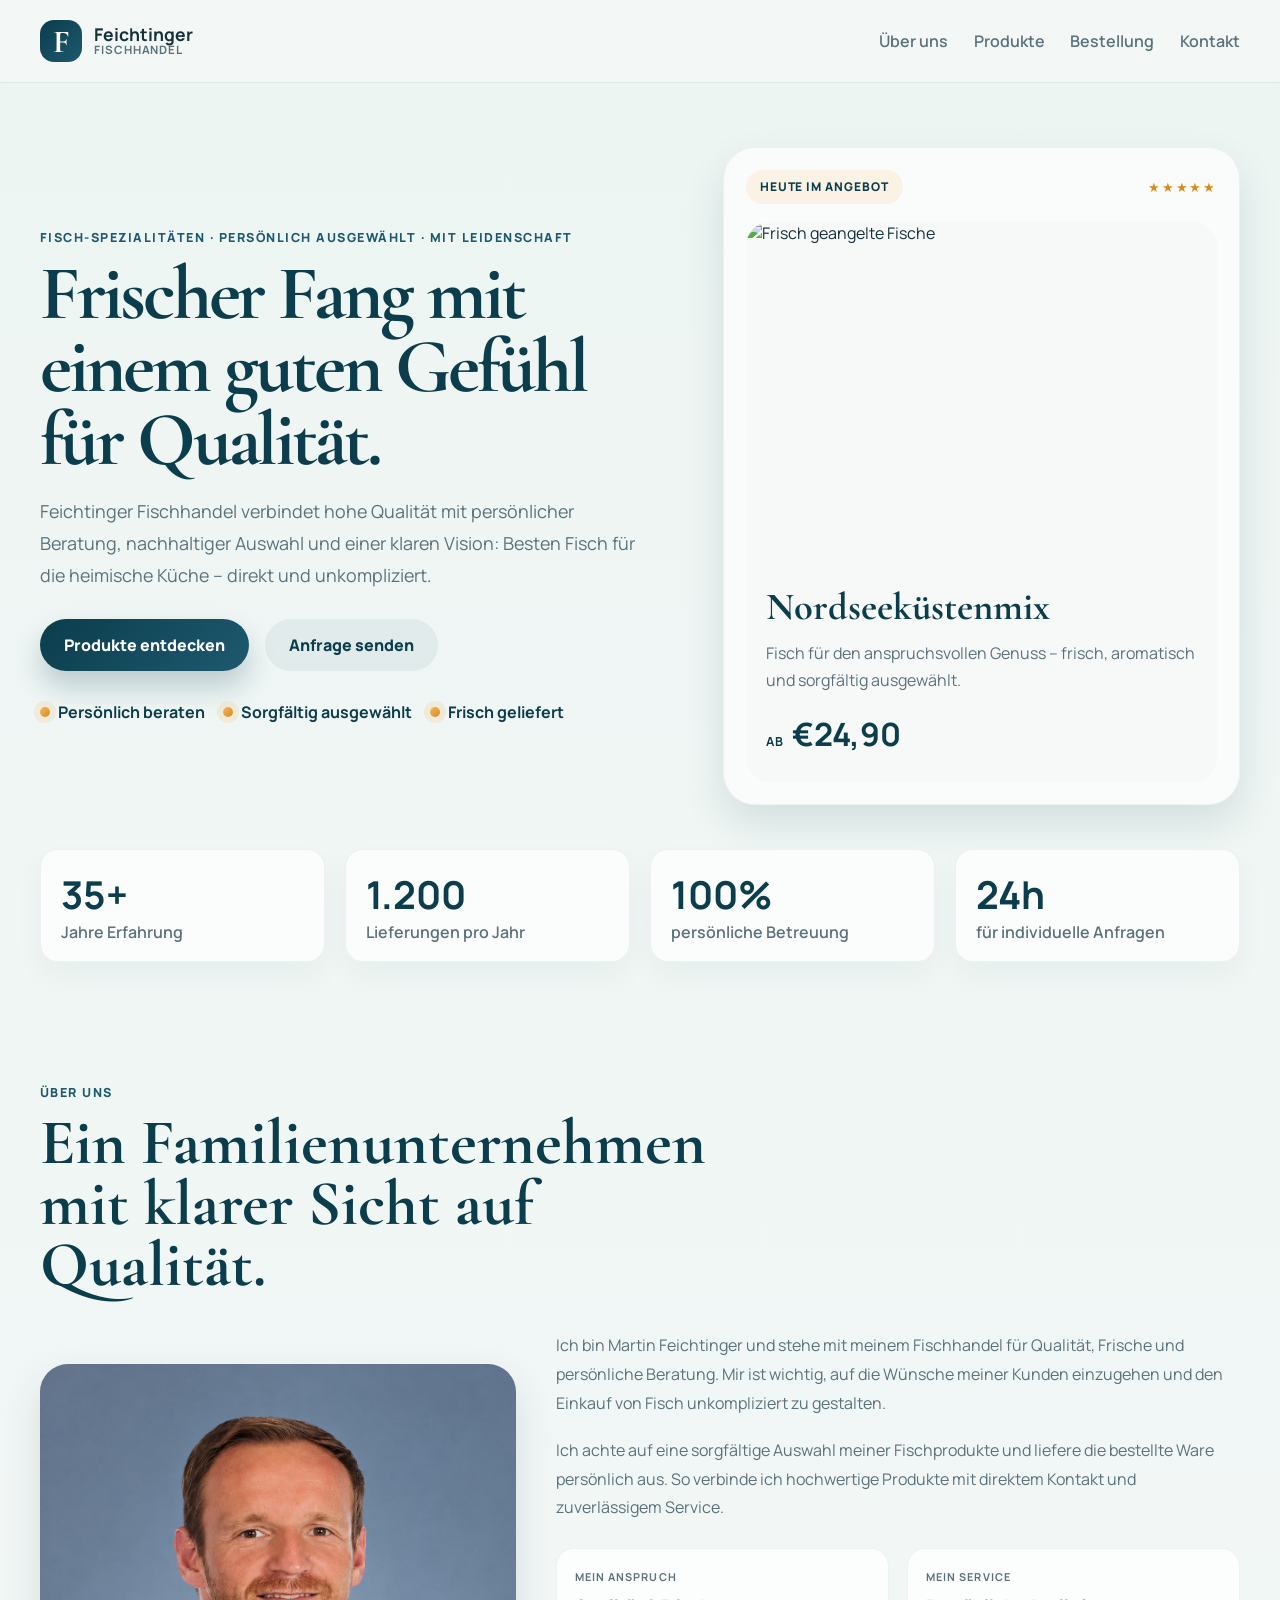
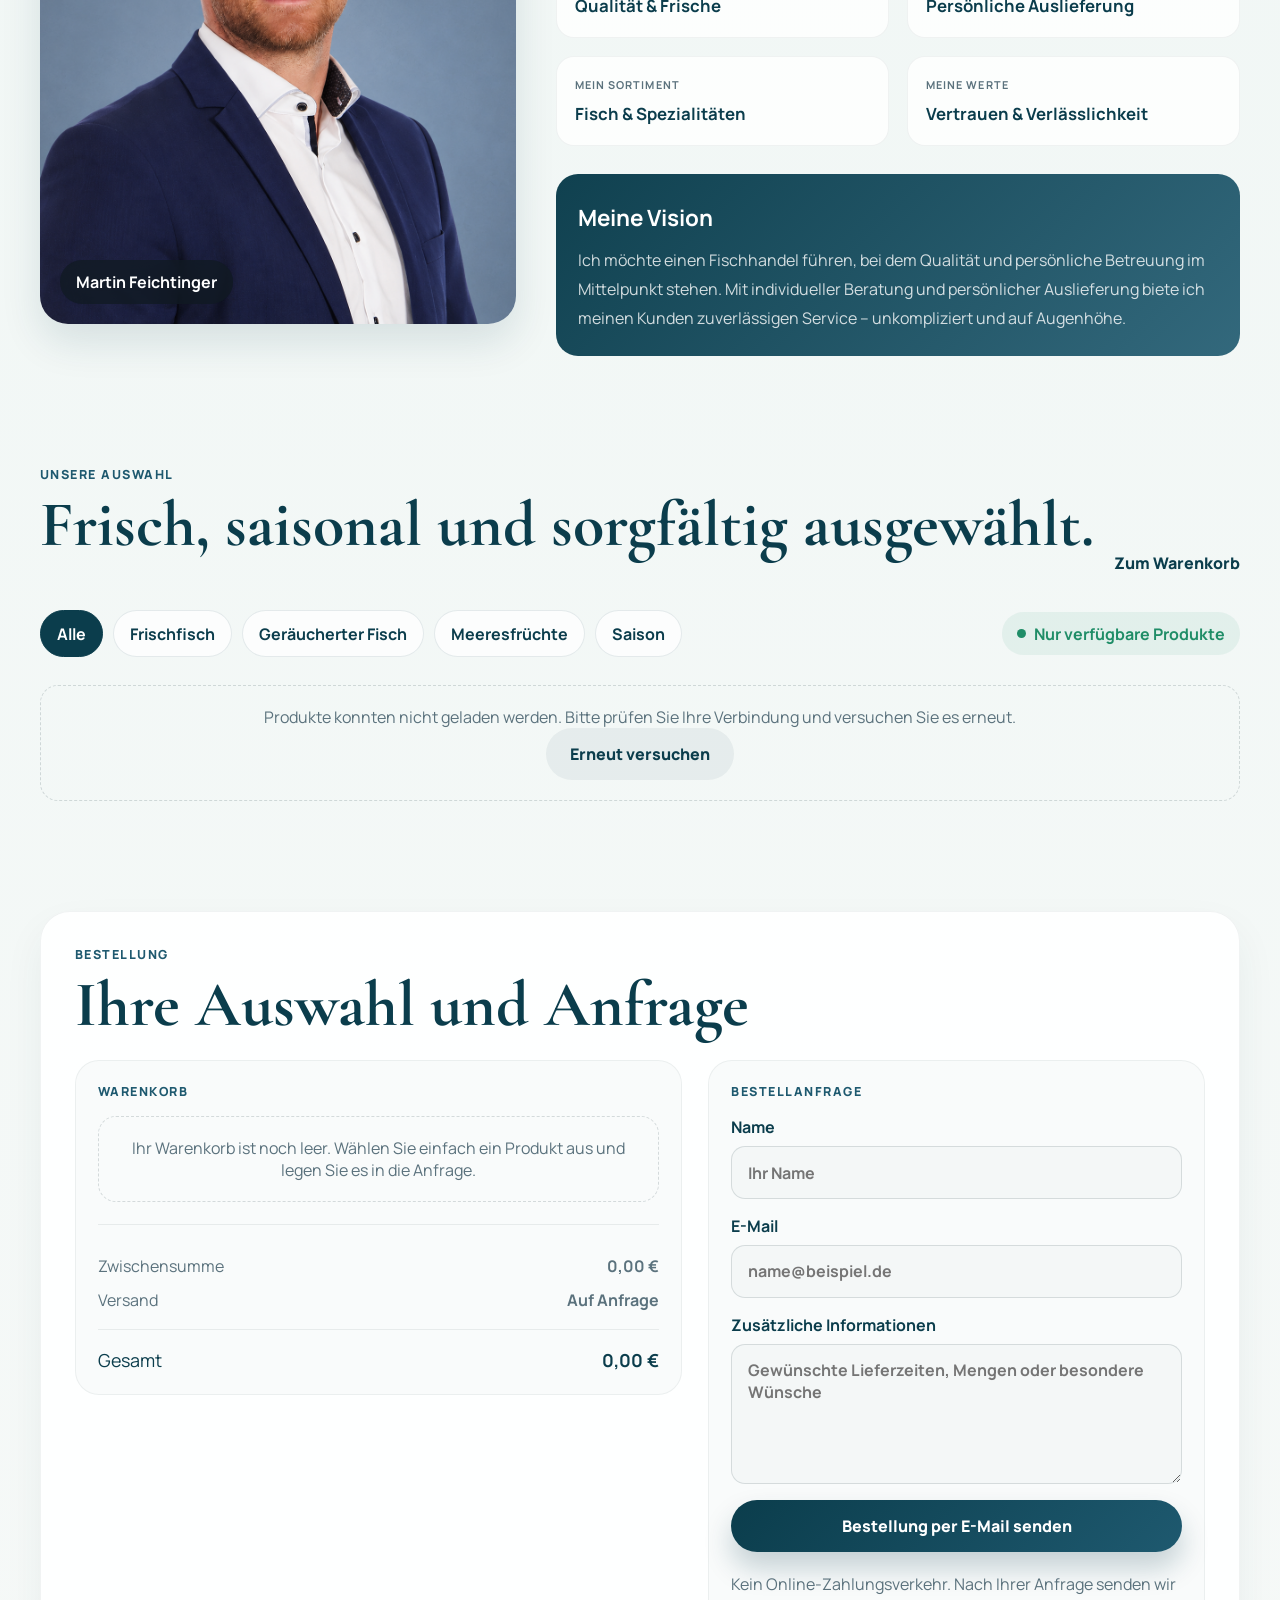
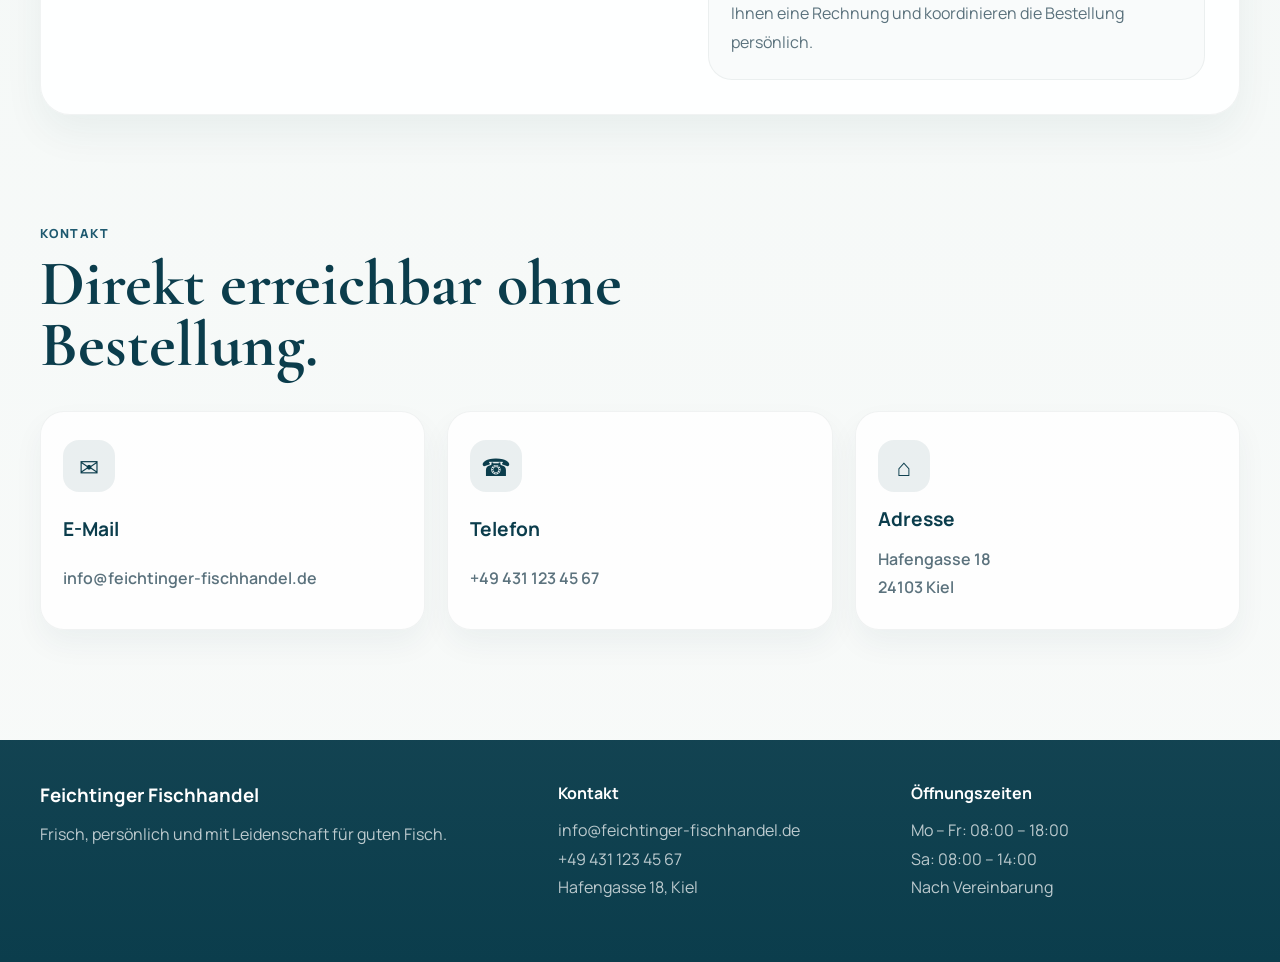
==== commit 9c95319b: "Load products from Supabase" ====
--- a/index.html
+++ b/index.html
@@ -32,7 +32,6 @@
         <a href="#contact">Kontakt</a>
       </div>
 
-      <button id="stockToggleBtn" class="nav-cta" type="button">Lager verwalten</button>
     </nav>
   </header>
 
@@ -178,17 +177,6 @@
         </div>
 
         <div id="productGrid" class="product-grid" aria-live="polite"></div>
-      </div>
-    </section>
-
-    <section id="stock" class="stock-panel hidden-panel">
-      <div class="container">
-        <div class="section-heading">
-          <p class="eyebrow">Lagerverwaltung</p>
-          <h2>Verfügbarkeit schnell anpassen.</h2>
-        </div>
-
-        <div class="stock-card" id="stockList" aria-live="polite"></div>
       </div>
     </section>
 
